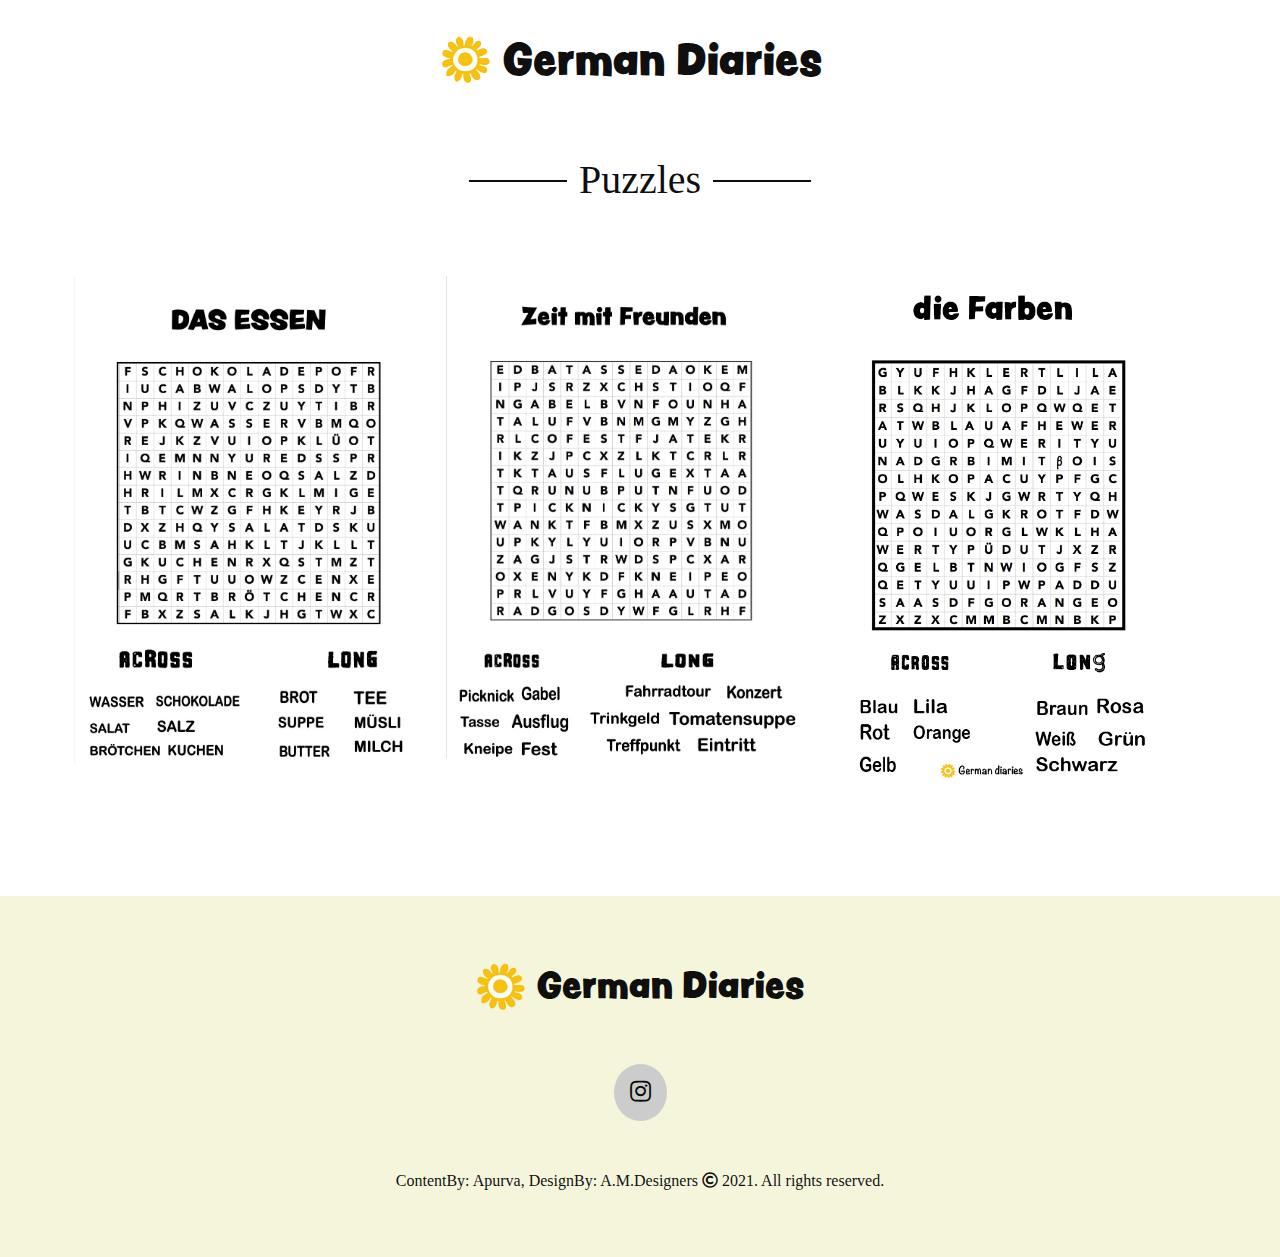
==== Puzzles.html @ 4f860850 "Add files via upload" ====
<!DOCTYPE html>
<html lang="en">

<head>
    <meta charset="UTF-8">
    <meta http-equiv="X-UA-Compatible" content="IE=edge">
    <meta name="viewport" content="width=device-width, initial-scale=1.0">
    <link href="https://cdn.jsdelivr.net/npm/bootstrap@5.0.2/dist/css/bootstrap.min.css" rel="stylesheet">
    <link rel="stylesheet" href="https://cdnjs.cloudflare.com/ajax/libs/font-awesome/5.15.3/css/all.min.css">
    <link href="https://fonts.googleapis.com/css2?family=Satisfy&display=swap" rel="stylesheet">
    <link rel="stylesheet" href="style.css">
    <title>Puzzles Page</title>
</head>

<body>
    <!-- Scroll-up btn -->
    <div class="scroll-up-btn">
        <i class="fas fa-angle-up"></i>
    </div>

    <!-- left side navbar -->
    <div class="navleft">
        <nav class="nav flex-column">
            <div class="wrapper">
                <a class="nav-link active" aria-current="page" href="index.html"><i class="fas fa-home"></i></a>
            </div>
            <div class="wrapper">
                <a class="nav-link" href="Puzzles.html"><i class="fas fa-puzzle-piece"></i></a>
            </div>
            <!-- <div class="wrapper">
                <a class="nav-link" href="GermanLiterature.html"><i class="fas fa-pen-fancy"></i></a>
            </div> -->
            <div class="wrapper">
                <a class="nav-link" href="Stories.html"><i class="fas fa-book-reader"></i></a>
            </div>
            <div class="wrapper">
                <a class="nav-link" href="index.html"><i class="fas fa-envelope"></i></a>
            </div>
            <div class="wrapper">
                <a class="nav-link" href="https://www.instagram.com/p/CQJCdCHMADG/?utm_medium=copy_link"
                    target="_blank"><i class="fab fa-instagram"></i></a>
            </div>
        </nav>
    </div>

    <!-- Home section -->
    <nav class="navbar navbar-light bg-light">
        <div class="container-fluid d-flex align-items-center justify-content-center">
            <a class="navbar-brand" href="#">
                <img src="img/logo2.svg" alt="" class="d-inline-block align-text-top">
                <h1 class="d-inline-block heading">German Diaries</h1>
            </a>
        </div>
    </nav>

    <!-- image gallery -->
    <div class="dhead">
        <h1 class="head">Puzzles</h1>
    </div>
    <div class="container conta literature">
        <div class="row w-100 d-flex flex-wrap">
            <div class="col-12 fb main-col2">
                <a href="img/puzzle1.jpeg" download>
                    <img src="img/puzzle1.jpeg" alt="">
                    <div class="caption">
                        <i class="fas fa-download"></i>
                        <p>Download for practice</p>
                    </div>
                </a>
            </div>
            <div class="col-12 fb main-col2">
                <a href="img/puzzle2.jpeg" download>
                    <img src="img/puzzle2.jpeg" alt="">
                    <div class="caption">
                        <i class="fas fa-download"></i>
                        <p>Download for practice</p>
                    </div>
                </a>
            </div>
            <div class="col-12 fb main-col2">
                <a href="img/puzzle3.png" download>
                    <img src="img/puzzle3.png" alt="">
                    <div class="caption">
                        <i class="fas fa-download"></i>
                        <p>Download for practice</p>
                    </div>
                </a>
            </div>
        </div>
    </div>

    <!-- ----footer----------- -->
    <footer class="foot f">
        <a class="brand" href="index.html">
            <img src="img/logo2.svg" alt="" class="d-inline-block align-text-top">
            <h1 class="d-inline-block">German Diaries</h1>
        </a><br>
        <a href="https://www.instagram.com/p/CQJCdCHMADG/?utm_medium=copy_link" class="main-a"><i
                class="fab fa-instagram"></i></a>
        <p>ContentBy: Apurva, DesignBy: A.M.Designers <i class="far fa-copyright"></i> 2021. All rights reserved.</p>
    </footer>

    <script src="js/jquery-3.6.0.js"></script>
    <script src="js/bootstrap.min.js"></script>
    <script src="script.js"></script>
</body>

</html>
---- style.css ----
@font-face {
    font-family: "Peachy Keen";
    src: url("Peachy\ Keen\ JF.otf");
}
* {
    font-family: 'Playfair Display', serif;
}
html {
    scroll-behavior: smooth;
}

/* scroll-up btn styling */
.scroll-up-btn {
    position: fixed;
    height: 45px;
    width: 42px;
    background-color: rgba(0,0,0,0.95);
    right: 20px;
    bottom: 30px;
    text-align: center;
    line-height: 45px;
    color: #f6b93b;
    z-index: 999;
    font-size: 30px;
    border-radius: 6px;
    cursor: pointer;
    opacity: 0;
    pointer-events: none;
    transition: all 0.3s ease;
}
.scroll-up-btn.show {
    bottom: 30px;
    opacity: 1;
    pointer-events: auto;
}

/* left navbar styling */
.navleft {
    position: fixed;
    left: 0;
    top: 50%;
    transform: translate(0,-50%);
    z-index: 999;
}
.wrapper {
    transform: translateX(-100vw);
}
.navleft a {
    margin-top: 0.5rem;
    background-color: rgba(0,0,0,0.95);
    color: #f6b93b !important;
    font-size: 1.5rem;
    position: relative;
    transition: all 0.5s linear;
    text-decoration: none;
}
.navleft a:hover {
    color: rgba(0,0,0,0.95) !important;
    background-color: #f6b93b;
}
.navleft a::after {
    content: '';
    height: 100%;
    width: 7rem;
    background-color: beige;
    position: absolute;
    left: 100%;
    top: 0;
    display: grid;
    place-items: center;
    transition: all 0.3s linear;
    transform: translateX(-50vw);
    z-index: -1;
}
.navleft .wrapper:nth-child(2) {
    animation-delay: 0.1s;
}
.navleft .wrapper:nth-child(3) {
    animation-delay: 0.2s;
}
.navleft .wrapper:nth-child(4) {
    animation-delay: 0.3s;
}
.navleft .wrapper:nth-child(5) {
    animation-delay: 0.4s;
}
.navleft .wrapper:nth-child(6) {
    animation-delay: 0.5s;
}
.navleft .wrapper:nth-child(1) a::after {
    content: 'Home';
}
.navleft .wrapper:nth-child(2) a::after {
    content: 'Puzzles';
}
/* .navleft .wrapper:nth-child(3) a::after {
    content: 'German Literature';
    width: 15rem;
} */
.navleft .wrapper:nth-child(3) a::after {
    content: 'Stories';
}
.navleft .wrapper:nth-child(4) a::after {
    content: 'Contact';
}
.navleft .wrapper:nth-child(5) a::after {
    width: 0;
}
.navleft a:hover::after{
    transform: translateX(0);
    color: rgba(0,0,0,0.95);
}

/* home styling */
.home {
    height: 100%;
    display: flex;
    align-items: center;
    flex-direction: column;
    margin-bottom: 7rem;
}
.home .navbar , .navbar {
  z-index: 998;
  width: 100%;
  background-color: white !important;
}
.home .navbar .navbar-brand img , .navbar-brand img {
  width: 3rem;
  height: 3rem;
  margin-top: -1.3rem;
}
.home .navbar .navbar-brand h1 , .navbar-brand h1 {
  margin-top: 1rem;
  margin-left: 0.5rem;
  font-family: "Peachy Keen";
  font-size: 3rem;
  color: rgba(0,0,0,0.95);
}
.home .container h1 {
    font-size: 4rem;
    color: #fff;
}
.home .container p {
    font-size: 2rem;
    color: #fff;
    margin-top: 5rem;
    font-weight: bold;
    letter-spacing: 0.2rem;
}
.home img {
    margin-top: 5rem;
    width: 50%;
}

/* main section styling */
.main {
    margin-top: 5rem;
    width: 90% !important;
}
.cont {
    margin: 0 0rem !important;
}
.main-a {
    text-decoration: none;
    font-size: 1.5rem;
    color: rgba(0,0,0,0.95);
    line-height: 3rem;
    position: relative;
}
.main-a .fa-angle-right {
    margin-right: 1rem;
    color: transparent;
    transition: all 0.5s ease-in;
}
.main-a:hover > .fa-angle-right{
    color: rgba(0,0,0,0.95);
}
.main-a:hover {
    color: grey;
}
.main-col2 img, .main-col4 img{
    width: 100%;
    height: 100%;
    object-fit: cover;
    transition: all 0.5s linear;
}
.main-col2 h1 {
    color: rgba(0,0,0,0.95);
    position: relative;
}
.main-col2 h1::after {
    content: '';
    width: 42.6rem;
    height: 2px;
    background: rgba(0,0,0,0.95);
    position: absolute;
    top: 80%;
    left: 110%;
}
.main-col2 a , .main-col4 a{
    display: block;
    width: 100%;
    height: 100%;
    position: relative;
    overflow: hidden;
    margin-top: 1rem;
}
.caption {
    position: absolute;
    top: 0%;
    left: 0%;
    color: white;
    background-color: rgba(0,0,0,0.5);
    width: 100%;
    height: 100%;
    display: flex;
    justify-content: center;
    flex-direction: column;
    align-items: center;
    opacity: 0;
    transition: all 0.5s linear;
}
.caption p {
    text-transform: capitalize;
    font-size: 2rem;
    margin-top: 2rem;
}
.caption .fas {
    font-size: 2rem;
}
.main-col2 a:hover img , .main-col4 a:hover img{
    transform: scale(1.1);
}
.main-col2 a:hover .caption , .main-col4 a:hover .caption{
    opacity: 1;
}
.main-col3 div{
    background:rgba(158, 157, 157, 0.3);
    text-align: center;
}
.main-col3 img{
    width: 65%;
    height: 15rem;
    border-radius: 50%;
    margin: 2rem 4rem;
    border: 2px solid white;
}
.main-col3 p{
    text-align: justify;
}
.main-col3 h1 {
    font-size: 1.5rem;
    position: relative;  
}
.main-col3 h1::before{
    content: '';
    width: 80%;
    height: 2px;
    background: white;
    position: absolute;
    top: 50%;
    left: -90%;
}
.main-col3 h1::after{
    content: '';
    width: 80%;
    height: 2px;
    background: white;
    position: absolute;
    top: 50%;
    right: -90%;
}
.main-col3 .main-a .fab {
    margin-top: 2rem;
    border-radius: 50%;
    padding: 1rem;
    transition: all 0.5s ease-in;
    color: black;
    background-color: #fff;
}
.main-col3 .main-a .fab:hover {
    background: #f6b93b;
    color: white;
}

/* ----anim------ */
.main-col3 {
    transform: translateX(100vw);
    transition: transform 1s ease-in;
    position: relative;
}
.main-active {
    animation: come 1s forwards; 
}

@keyframes come {
    100% {
        transform: translateX(0);
    }
}

/* ----Home form styling--------- */
.contact {
    background-image: linear-gradient(rgba(0,0,0,0.5),rgba(0,0,0,0.5)),url(img/formbg.jpg);
    background-repeat: no-repeat;
    background-size: 100% 100%;
    margin-top: 5rem;
    padding: 7rem 0;
}
.contact-col {
    width: 40%;
    margin: auto;
    text-align: center;
}
.contact-col input, .contact-col textarea {
    width: 100%;
    padding: 1rem 2rem;
    margin-bottom: 1rem;
    outline: none;
    border-radius: 2rem;
    border: 1px solid #ccc;
    background-color: #ccc;
}
.hero-btn {
    padding: 0.8rem 1.5rem;
    border-radius: 2rem;
    outline: none;
    transition: all 0.5s linear;
    border: 3px solid rgba(0, 0, 0, 0.5);
    background-color: #ccc;
}
.hero-btn:hover {
    background-color: rgba(0,0,0,0.95);
    color: #ccc;
}
.contact h1 {
    display: inline-block;
    color: #ccc;
    position: relative;
}
.contact h1::after {
    content: '';
    width: 0%;
    height: 2px;
    background-color: #ccc;
    position: absolute;
    left: 0;
    bottom: -12%;
    transition: width 1s linear;
}
.contact h1:hover::after {
    width: 100%;
}

/* ------footer styling------ */
.foot {
    position: relative;
    bottom: 0;
    padding: 3rem 2rem;
    text-align: center;
    background-color: beige;
}
.brand {
    text-decoration: none;
}
.brand img {
  width: 3rem;
  height: 3rem;
  margin-top: -1.3rem;
}
.brand h1 {
    color: rgba(0,0,0,0.95);
    margin-top: 1rem;
    margin-left: 0.5rem;
    font-family: "Peachy Keen";
}
.foot .main-a {
    display: inline-block;
    margin-top: 3rem;
    border-radius: 50%;
    padding: 0.3rem 1rem;
    transition: all 0.5s linear;
    background-color: #ccc;
}
.foot .main-a:hover {
    background-color: #f6b93b;
    color: #fff;
}
.foot p {
    margin-top: 3rem;
    color: rgba(0,0,0,0.95);
}

/* german literature */
.heading {
    color: rgba(0,0,0,0.95);
}
.fb {
    margin-top: 3rem;
    flex: 33.3%;
    width: auto;
    overflow: hidden;
    padding: 0 4px;
    height: 100%;
}
.fb img {
    width: 100%;
    height: 100%;
    cursor: pointer;
}
.f {
    margin-top: 6rem;
}


.dhead {
    text-align: center;
    width: 100%;
    overflow: hidden;
}
.head {
    color: rgba(0,0,0,0.95);
    position: relative;
    margin-top: 3rem;
    display: inline-block;
}
.head::after {
    content: '';
    width: 80%;
    height: 2px;
    background: rgba(0,0,0,0.95);
    position: absolute;
    top: 50%;
    left: -90%; 
    animation: wid 2s linear;
}
.head::before {
    content: '';
    width: 80%;
    height: 2px;
    background: rgba(0,0,0,0.95);
    position: absolute;
    top: 50%;
    right: -90%;
    animation: wid 2s linear;
}
@keyframes wid {
    0% {
        width: 0;
    }
    100% {
        width: 80%;
    }
}

/* form styling */
.man {
    background-image: linear-gradient(rgba(0,0,0,0.1),rgba(0,0,0,0.1)),url(img/formbg2.jfif);
    background-size: 100% 100%;
    object-fit: cover;
    height: 100vh;
    display: flex;
    align-items: center;
    justify-content: center;
}
.center {
    background-color: rgba(255, 255, 255, 0.5);
    padding: 3rem;
    box-shadow: 3px 3px 16px 1px rgba(0,0,0,0.45);
    -webkit-box-shadow: 3px 3px 16px 1px rgba(0,0,0,0.45);
    -moz-box-shadow: 3px 3px 16px 1px rgba(0,0,0,0.45);
    border-radius: 10px;
}

@media (max-width: 1200px) {
    /* Puzzles page */
    .literature .caption .fas,.literature .caption p{
        font-size: 1rem;
    }
}
@media (max-width: 1000px) {
    .caption .fas, .caption p{
        font-size: 1.5rem;
    }
    .main-col2 .hero-btn {
        padding: 0.5rem 1rem !important;
        font-size: 1rem !important;
    }
}
@media (max-width: 800px) {
    .navleft a{
        margin-top: 0.3rem;
        font-size: 1rem;
    }
    .main-col3 img {
        width: 50%;
        height: 10rem;
    }
    .main-col3 h1 {
        font-size: 1rem;
    }
    .main-col3 p{
        font-size: 0.8rem;
    }
    .main-col3 .main-a .fab {
        margin-top: 1rem;
        padding: 0.8rem;
        font-size: 1rem;
    }
    .contact-col {
        width: 70%;
    }
    .caption p, .caption .fas {
        font-size: 1rem;
    }
}
@media (max-width: 650px) {
    .main-col3 {
        display: flex !important;
        flex-direction: column !important;
        flex-wrap: nowrap;
    }
    .main-col3 img {
        width: 60%;
        height: 8rem;
        margin: 2rem 1rem;
    }
    .main-col3 h1 {
        font-size: 1rem;
    }
    .main-col3 p{
        font-size: 0.6rem;
    }
    .main-col3 .main-a .fab {
        margin-top: 1rem;
        padding: 0.8rem;
        font-size: 1rem;
    }

    /* Puzzles Page */
    .literature .row .col-12 {
        flex: 100%;
    }
}
@media (max-width: 600px) {
    
    .main-col3 img {
        display: block;
        width: 60%;
        height: 7rem;
        margin: 1.5rem 2.5rem;    
    }
}
@media (max-width: 580px) {
    .main-col3 {
        margin-top: 3rem !important;
    }
    .main-col3 div {
        width: 75%;
        margin: auto;
    }
    .main-col3 img {
        width: 50%;
        height: 10rem;
        margin: 1.5rem 4.5rem;    
    }
}
@media (max-width: 400px) {
    .home .navbar .navbar-brand h1 , .navbar-brand h1 { 
      font-size: 2rem;
    }
    .home .navbar .navbar-brand img , .navbar-brand img {
      width: 2rem;
      height: 2rem;
      margin-top: -0.5rem;
    }
    .main-col2 h1::after {
        width: 10rem;
    }
    .main-col3 img {
        margin: auto;
        height: 8rem;    
    }
    .main-col3 h1 {
        margin-bottom: 1rem;
    }
    .main-col3 p {
        margin-top: 1rem;
    }
    .brand img {
      width: 2rem;
      height: 2rem;
      margin-top: -0.5rem;
    }
    .foot p {
        font-size: 0.8rem;
    }
    .brand h1 {
        color: rgba(0,0,0,0.95);
        margin-top: 1rem;
        margin-left: 0.5rem;
        font-family: "Peachy Keen";
    }
    /* Puzzles Page */
    .fb {
        padding: 0 3rem;
    }
}
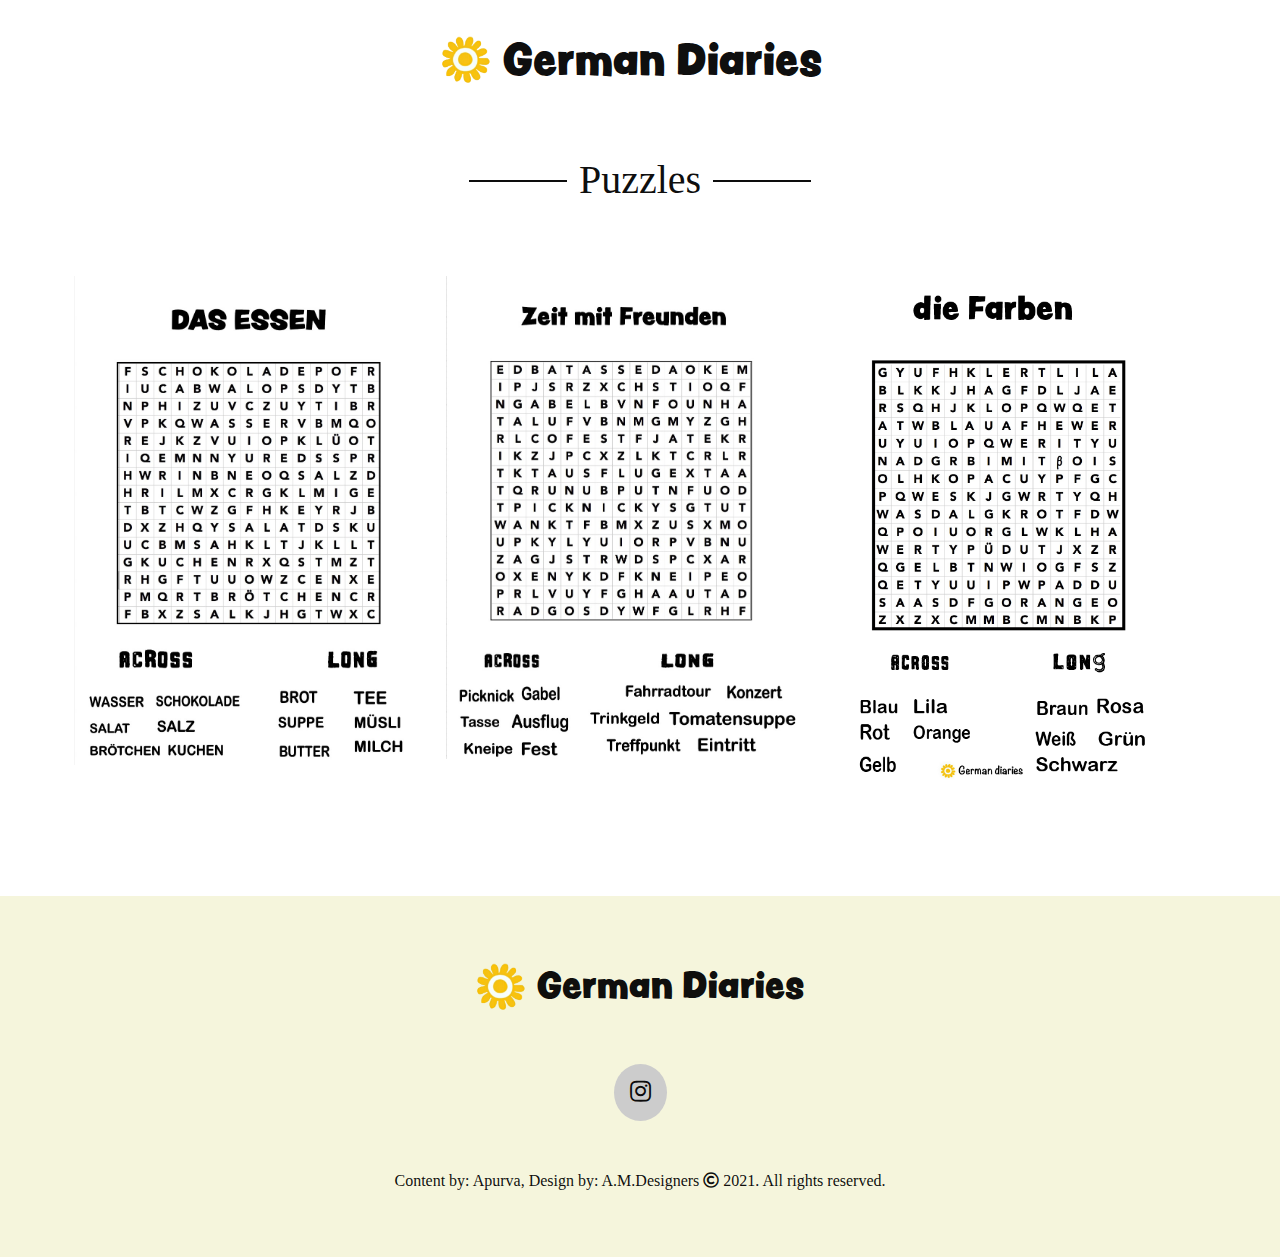
==== commit 93cf0c34: "Update Puzzles.html" ====
--- a/Puzzles.html
+++ b/Puzzles.html
@@ -97,7 +97,7 @@
         </a><br>
         <a href="https://www.instagram.com/p/CQJCdCHMADG/?utm_medium=copy_link" class="main-a"><i
                 class="fab fa-instagram"></i></a>
-        <p>ContentBy: Apurva, DesignBy: A.M.Designers <i class="far fa-copyright"></i> 2021. All rights reserved.</p>
+        <p>Content by: Apurva, Design by: A.M.Designers <i class="far fa-copyright"></i> 2021. All rights reserved.</p>
     </footer>
 
     <script src="js/jquery-3.6.0.js"></script>
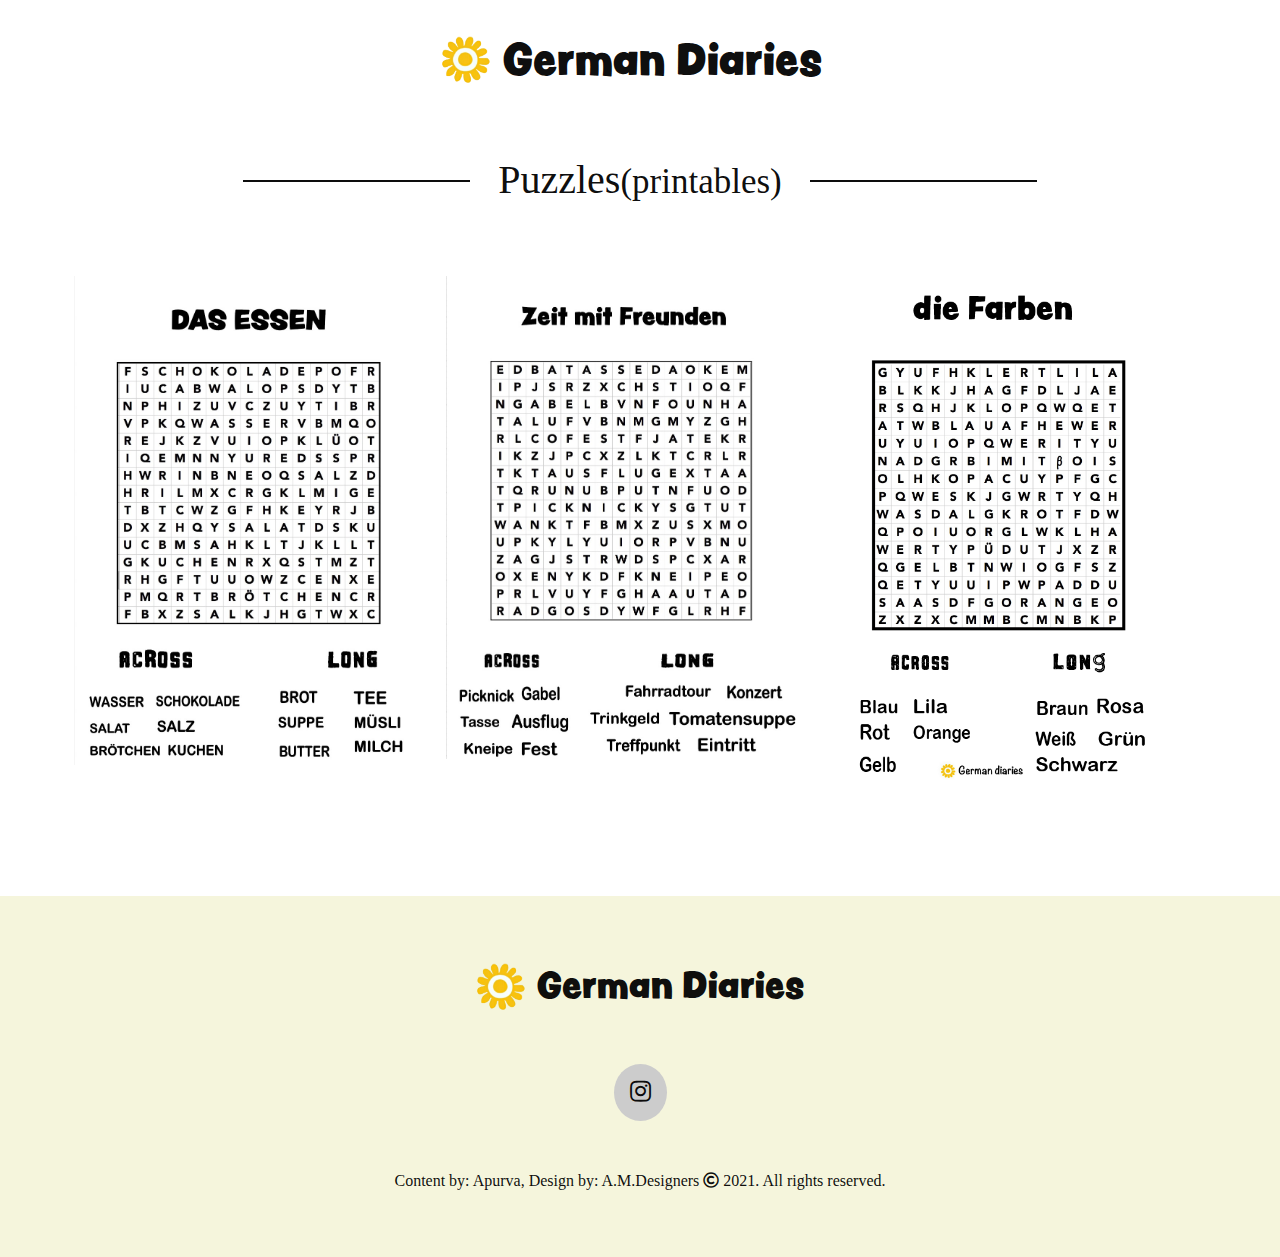
==== commit 4fcfe52c: "Update Puzzles.html" ====
--- a/Puzzles.html
+++ b/Puzzles.html
@@ -37,7 +37,7 @@
                 <a class="nav-link" href="index.html"><i class="fas fa-envelope"></i></a>
             </div>
             <div class="wrapper">
-                <a class="nav-link" href="https://www.instagram.com/p/CQJCdCHMADG/?utm_medium=copy_link"
+                <a class="nav-link" href="https://www.instagram.com/german_diaries_/"
                     target="_blank"><i class="fab fa-instagram"></i></a>
             </div>
         </nav>
@@ -55,7 +55,7 @@
 
     <!-- image gallery -->
     <div class="dhead">
-        <h1 class="head">Puzzles</h1>
+        <h1 class="head">Puzzles<small>(printables)</small></h1>
     </div>
     <div class="container conta literature">
         <div class="row w-100 d-flex flex-wrap">
@@ -64,7 +64,7 @@
                     <img src="img/puzzle1.jpeg" alt="">
                     <div class="caption">
                         <i class="fas fa-download"></i>
-                        <p>Download for practice</p>
+                        <p>Download</p>
                     </div>
                 </a>
             </div>
@@ -73,7 +73,7 @@
                     <img src="img/puzzle2.jpeg" alt="">
                     <div class="caption">
                         <i class="fas fa-download"></i>
-                        <p>Download for practice</p>
+                        <p>Download</p>
                     </div>
                 </a>
             </div>
@@ -82,7 +82,7 @@
                     <img src="img/puzzle3.png" alt="">
                     <div class="caption">
                         <i class="fas fa-download"></i>
-                        <p>Download for practice</p>
+                        <p>Download</p>
                     </div>
                 </a>
             </div>
@@ -95,7 +95,7 @@
             <img src="img/logo2.svg" alt="" class="d-inline-block align-text-top">
             <h1 class="d-inline-block">German Diaries</h1>
         </a><br>
-        <a href="https://www.instagram.com/p/CQJCdCHMADG/?utm_medium=copy_link" class="main-a"><i
+        <a href="https://www.instagram.com/german_diaries_/" class="main-a"><i
                 class="fab fa-instagram"></i></a>
         <p>Content by: Apurva, Design by: A.M.Designers <i class="far fa-copyright"></i> 2021. All rights reserved.</p>
     </footer>
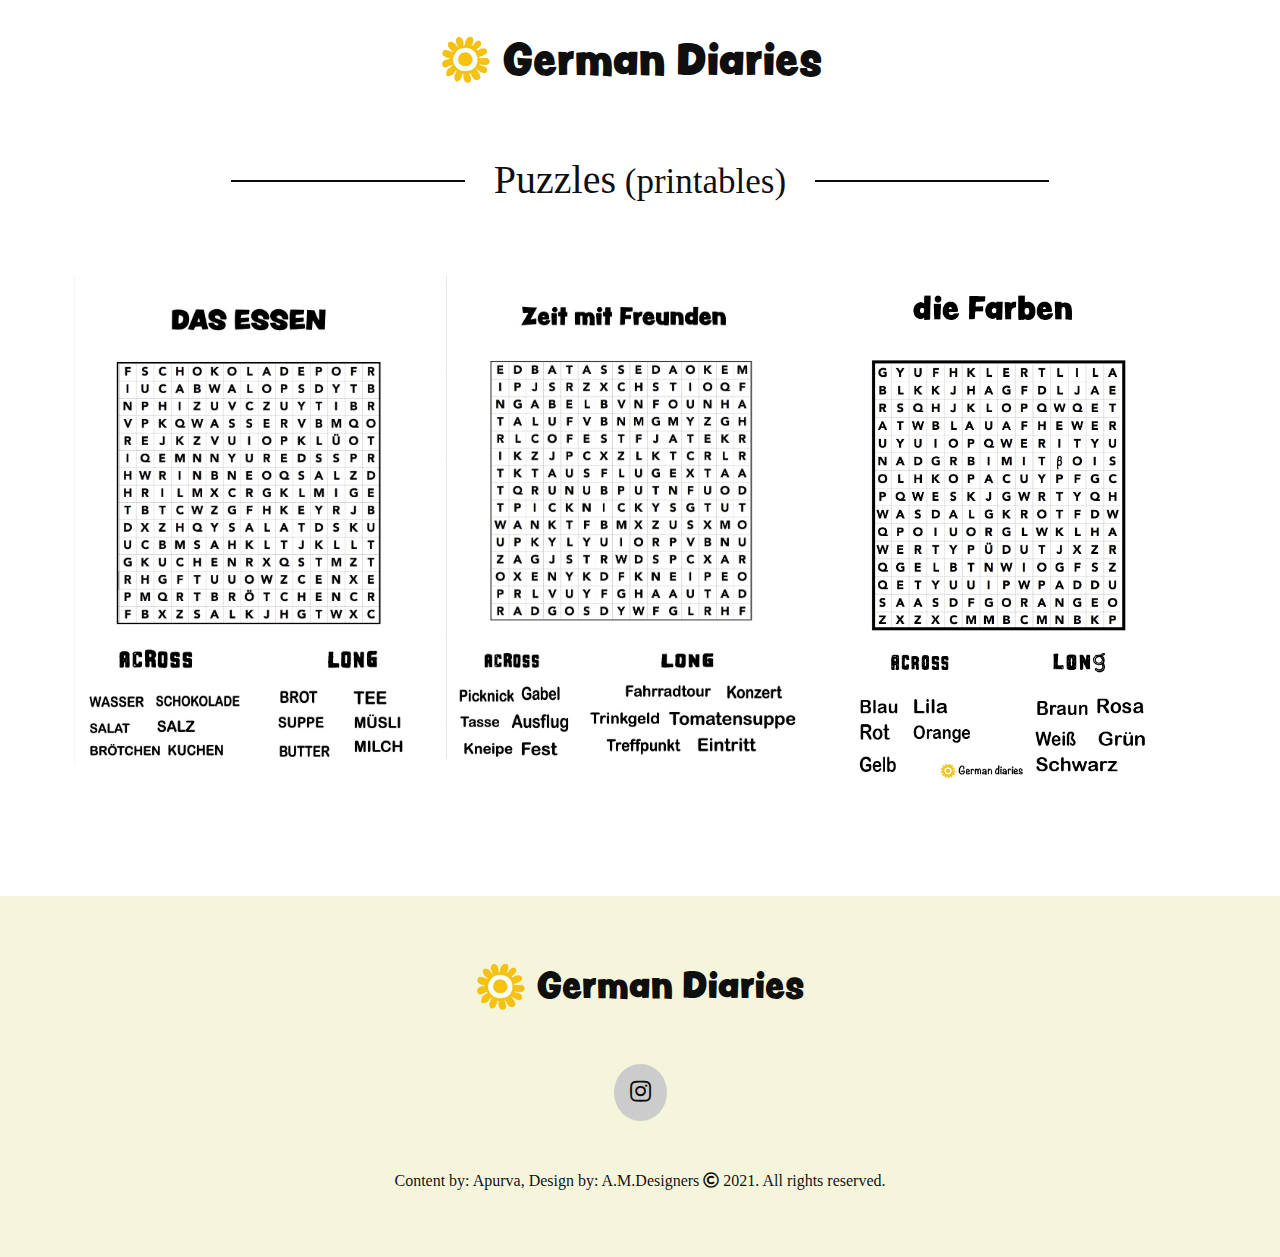
==== commit bce73402: "Update Puzzles.html" ====
--- a/Puzzles.html
+++ b/Puzzles.html
@@ -55,7 +55,7 @@
 
     <!-- image gallery -->
     <div class="dhead">
-        <h1 class="head">Puzzles<small>(printables)</small></h1>
+        <h1 class="head">Puzzles<small> (printables)</small></h1>
     </div>
     <div class="container conta literature">
         <div class="row w-100 d-flex flex-wrap">
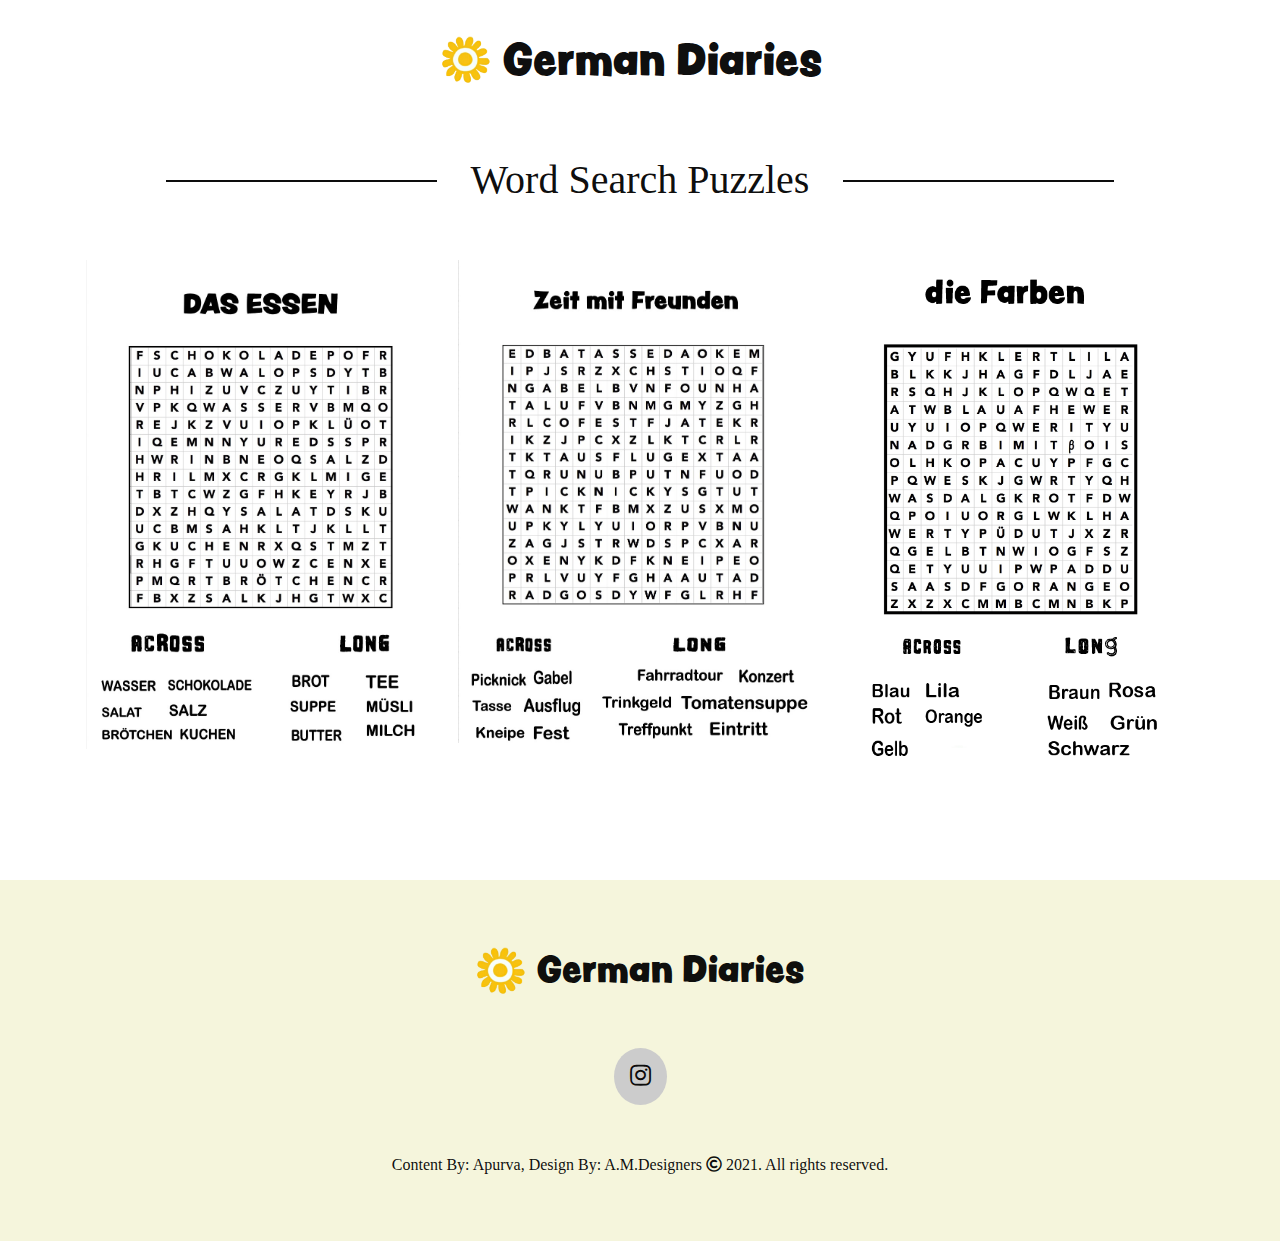
==== commit f124bd98: "Update Puzzles.html" ====
--- a/Puzzles.html
+++ b/Puzzles.html
@@ -5,7 +5,7 @@
     <meta charset="UTF-8">
     <meta http-equiv="X-UA-Compatible" content="IE=edge">
     <meta name="viewport" content="width=device-width, initial-scale=1.0">
-    <link href="https://cdn.jsdelivr.net/npm/bootstrap@5.0.2/dist/css/bootstrap.min.css" rel="stylesheet">
+    <link rel="stylesheet" href="css/bootstrap.min.css">
     <link rel="stylesheet" href="https://cdnjs.cloudflare.com/ajax/libs/font-awesome/5.15.3/css/all.min.css">
     <link href="https://fonts.googleapis.com/css2?family=Satisfy&display=swap" rel="stylesheet">
     <link rel="stylesheet" href="style.css">
@@ -46,7 +46,7 @@
     <!-- Home section -->
     <nav class="navbar navbar-light bg-light">
         <div class="container-fluid d-flex align-items-center justify-content-center">
-            <a class="navbar-brand" href="#">
+            <a class="navbar-brand" href="index.html">
                 <img src="img/logo2.svg" alt="" class="d-inline-block align-text-top">
                 <h1 class="d-inline-block heading">German Diaries</h1>
             </a>
@@ -54,13 +54,13 @@
     </nav>
 
     <!-- image gallery -->
-    <div class="dhead">
-        <h1 class="head">Puzzles<small> (printables)</small></h1>
+    <div class="dhead overflow-hidden w-75 m-auto">
+        <h1 class="head">Word Search Puzzles</h1>
     </div>
     <div class="container conta literature">
-        <div class="row w-100 d-flex flex-wrap">
+        <div class="row w-100 d-flex flex-wrap m-auto">
             <div class="col-12 fb main-col2">
-                <a href="img/puzzle1.jpeg" download>
+                <a href="img/puzzle1.jpeg" class="m-auto" download>
                     <img src="img/puzzle1.jpeg" alt="">
                     <div class="caption">
                         <i class="fas fa-download"></i>
@@ -69,7 +69,7 @@
                 </a>
             </div>
             <div class="col-12 fb main-col2">
-                <a href="img/puzzle2.jpeg" download>
+                <a href="img/puzzle2.jpeg" class="m-auto" download>
                     <img src="img/puzzle2.jpeg" alt="">
                     <div class="caption">
                         <i class="fas fa-download"></i>
@@ -78,7 +78,7 @@
                 </a>
             </div>
             <div class="col-12 fb main-col2">
-                <a href="img/puzzle3.png" download>
+                <a href="img/puzzle3.png" class="m-auto" download>
                     <img src="img/puzzle3.png" alt="">
                     <div class="caption">
                         <i class="fas fa-download"></i>
@@ -95,9 +95,9 @@
             <img src="img/logo2.svg" alt="" class="d-inline-block align-text-top">
             <h1 class="d-inline-block">German Diaries</h1>
         </a><br>
-        <a href="https://www.instagram.com/german_diaries_/" class="main-a"><i
+        <a href="https://www.instagram.com/german_diaries_/" target="_blank" class="main-a"><i
                 class="fab fa-instagram"></i></a>
-        <p>Content by: Apurva, Design by: A.M.Designers <i class="far fa-copyright"></i> 2021. All rights reserved.</p>
+        <p>Content By: Apurva, Design By: A.M.Designers <i class="far fa-copyright"></i> 2021. All rights reserved.</p>
     </footer>
 
     <script src="js/jquery-3.6.0.js"></script>
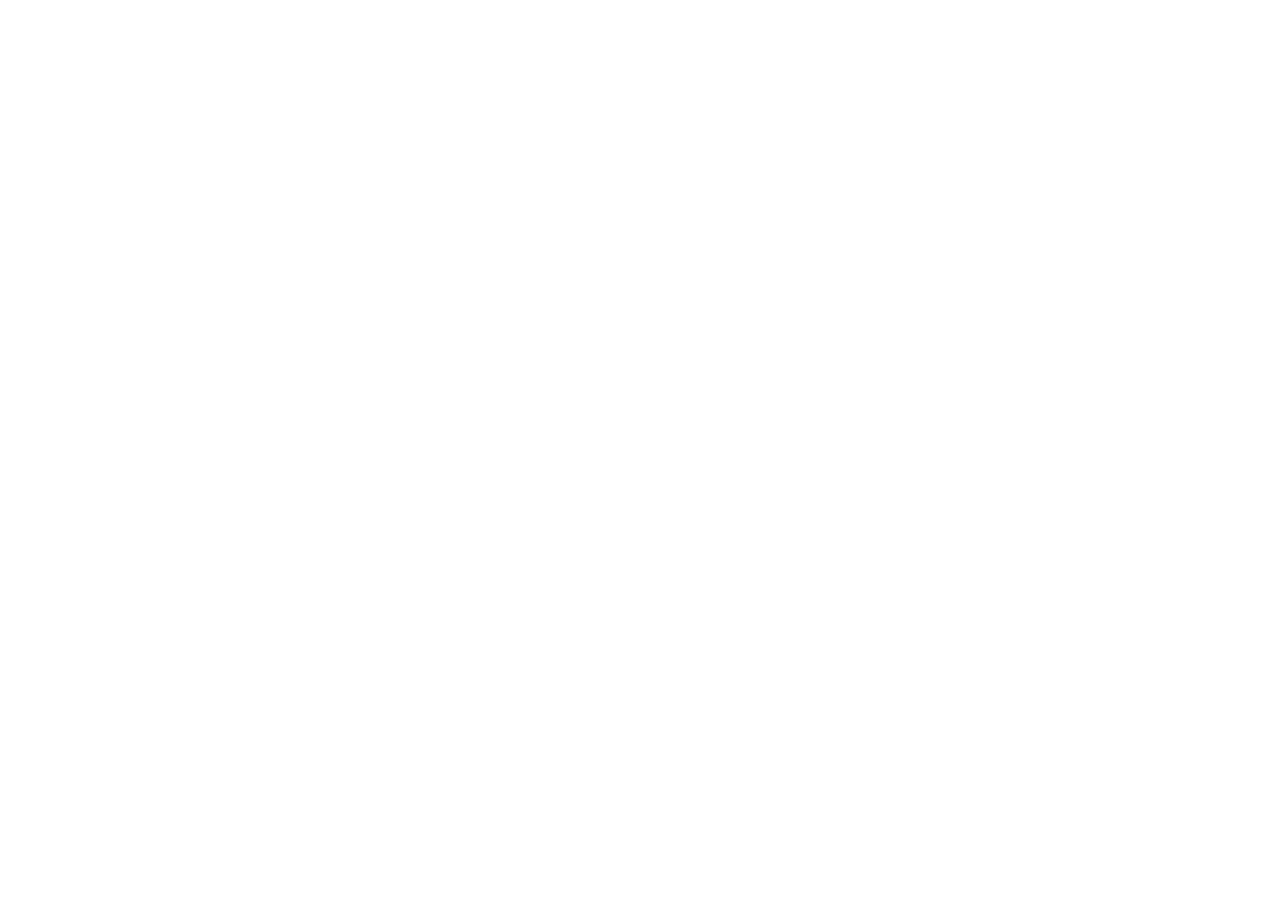
==== commit 12398568: "Update Puzzles.html" ====
--- a/Puzzles.html
+++ b/Puzzles.html
@@ -10,99 +10,120 @@
     <link href="https://fonts.googleapis.com/css2?family=Satisfy&display=swap" rel="stylesheet">
     <link rel="stylesheet" href="style.css">
     <title>Puzzles Page</title>
+    <style>
+        .main-div1 {
+            display: grid;
+        }
+
+        .bucket1 {
+            display: none;
+        }
+    </style>
 </head>
 
-<body>
-    <!-- Scroll-up btn -->
-    <div class="scroll-up-btn">
-        <i class="fas fa-angle-up"></i>
-    </div>
-
-    <!-- left side navbar -->
-    <div class="navleft">
-        <nav class="nav flex-column">
-            <div class="wrapper">
-                <a class="nav-link active" aria-current="page" href="index.html"><i class="fas fa-home"></i></a>
-            </div>
-            <div class="wrapper">
-                <a class="nav-link" href="Puzzles.html"><i class="fas fa-puzzle-piece"></i></a>
-            </div>
-            <!-- <div class="wrapper">
-                <a class="nav-link" href="GermanLiterature.html"><i class="fas fa-pen-fancy"></i></a>
-            </div> -->
-            <div class="wrapper">
-                <a class="nav-link" href="Stories.html"><i class="fas fa-book-reader"></i></a>
-            </div>
-            <div class="wrapper">
-                <a class="nav-link" href="index.html"><i class="fas fa-envelope"></i></a>
-            </div>
-            <div class="wrapper">
-                <a class="nav-link" href="https://www.instagram.com/german_diaries_/"
-                    target="_blank"><i class="fab fa-instagram"></i></a>
-            </div>
-        </nav>
-    </div>
-
-    <!-- Home section -->
-    <nav class="navbar navbar-light bg-light">
-        <div class="container-fluid d-flex align-items-center justify-content-center">
-            <a class="navbar-brand" href="index.html">
-                <img src="img/logo2.svg" alt="" class="d-inline-block align-text-top">
-                <h1 class="d-inline-block heading">German Diaries</h1>
-            </a>
-        </div>
-    </nav>
-
-    <!-- image gallery -->
-    <div class="dhead overflow-hidden w-75 m-auto">
-        <h1 class="head">Word Search Puzzles</h1>
-    </div>
-    <div class="container conta literature">
-        <div class="row w-100 d-flex flex-wrap m-auto">
-            <div class="col-12 fb main-col2">
-                <a href="img/puzzle1.jpeg" class="m-auto" download>
-                    <img src="img/puzzle1.jpeg" alt="">
-                    <div class="caption">
-                        <i class="fas fa-download"></i>
-                        <p>Download</p>
-                    </div>
-                </a>
-            </div>
-            <div class="col-12 fb main-col2">
-                <a href="img/puzzle2.jpeg" class="m-auto" download>
-                    <img src="img/puzzle2.jpeg" alt="">
-                    <div class="caption">
-                        <i class="fas fa-download"></i>
-                        <p>Download</p>
-                    </div>
-                </a>
-            </div>
-            <div class="col-12 fb main-col2">
-                <a href="img/puzzle3.png" class="m-auto" download>
-                    <img src="img/puzzle3.png" alt="">
-                    <div class="caption">
-                        <i class="fas fa-download"></i>
-                        <p>Download</p>
-                    </div>
-                </a>
-            </div>
+<body onload="load1()">
+    
+    <!-- ----loader------ -->
+    <div class="main-div1">
+        <div class="center-div">
+            <span></span>
+            <span></span>
+            <span></span>
         </div>
     </div>
 
-    <!-- ----footer----------- -->
-    <footer class="foot f">
-        <a class="brand" href="index.html">
-            <img src="img/logo2.svg" alt="" class="d-inline-block align-text-top">
-            <h1 class="d-inline-block">German Diaries</h1>
-        </a><br>
-        <a href="https://www.instagram.com/german_diaries_/" target="_blank" class="main-a"><i
-                class="fab fa-instagram"></i></a>
-        <p>Content By: Apurva, Design By: A.M.Designers <i class="far fa-copyright"></i> 2021. All rights reserved.</p>
-    </footer>
+    <div class="bucket1">
+        <!-- Scroll-up btn -->
+        <div class="scroll-up-btn">
+            <i class="fas fa-angle-up"></i>
+        </div>
 
-    <script src="js/jquery-3.6.0.js"></script>
-    <script src="js/bootstrap.min.js"></script>
-    <script src="script.js"></script>
+        <!-- left side navbar -->
+        <div class="navleft">
+            <nav class="nav flex-column">
+                <div class="wrapper">
+                    <a class="nav-link active" aria-current="page" href="index.html"><i class="fas fa-home"></i></a>
+                </div>
+                <div class="wrapper">
+                    <a class="nav-link" href="Puzzles.html"><i class="fas fa-puzzle-piece"></i></a>
+                </div>
+                <!-- <div class="wrapper">
+                <a class="nav-link" href="GermanLiterature.html"><i class="fas fa-pen-fancy"></i></a>
+            </div> -->
+                <div class="wrapper">
+                    <a class="nav-link" href="Stories.html"><i class="fas fa-book-reader"></i></a>
+                </div>
+                <div class="wrapper">
+                    <a class="nav-link" href="index.html"><i class="fas fa-envelope"></i></a>
+                </div>
+                <div class="wrapper">
+                    <a class="nav-link" href="https://www.instagram.com/german_diaries_/" target="_blank"><i
+                            class="fab fa-instagram"></i></a>
+                </div>
+            </nav>
+        </div>
+
+        <!-- Home section -->
+        <nav class="navbar navbar-light bg-light">
+            <div class="container-fluid d-flex align-items-center justify-content-center">
+                <a class="navbar-brand" href="index.html">
+                    <img src="img/logo2.svg" alt="" class="d-inline-block align-text-top">
+                    <h1 class="d-inline-block heading">German Diaries</h1>
+                </a>
+            </div>
+        </nav>
+
+        <!-- image gallery -->
+        <div class="dhead overflow-hidden w-75 m-auto">
+            <h1 class="head">Word Search Puzzles</h1>
+        </div>
+        <div class="container conta literature">
+            <div class="row w-100 d-flex flex-wrap m-auto">
+                <div class="col-12 fb main-col2">
+                    <a href="img/puzzle1.jpeg" class="m-auto" download>
+                        <img src="img/puzzle1.jpeg" alt="">
+                        <div class="caption">
+                            <i class="fas fa-download"></i>
+                            <p>Download</p>
+                        </div>
+                    </a>
+                </div>
+                <div class="col-12 fb main-col2">
+                    <a href="img/puzzle2.jpeg" class="m-auto" download>
+                        <img src="img/puzzle2.jpeg" alt="">
+                        <div class="caption">
+                            <i class="fas fa-download"></i>
+                            <p>Download</p>
+                        </div>
+                    </a>
+                </div>
+                <div class="col-12 fb main-col2">
+                    <a href="img/puzzle3.png" class="m-auto" download>
+                        <img src="img/puzzle3.png" alt="">
+                        <div class="caption">
+                            <i class="fas fa-download"></i>
+                            <p>Download</p>
+                        </div>
+                    </a>
+                </div>
+            </div>
+        </div>
+
+        <!-- ----footer----------- -->
+        <footer class="foot f">
+            <a class="brand" href="index.html">
+                <img src="img/logo2.svg" alt="" class="d-inline-block align-text-top">
+                <h1 class="d-inline-block">German Diaries</h1>
+            </a><br>
+            <a href="https://www.instagram.com/german_diaries_/" target="_blank" class="main-a"><i
+                    class="fab fa-instagram"></i></a>
+            <p>Content By: Apurva, Design By: A.M.Designers <i class="far fa-copyright"></i> 2021. All rights reserved.
+            </p>
+        </footer>
+    </div>
+        <script src="js/jquery-3.6.0.js"></script>
+        <script src="js/bootstrap.min.js"></script>
+        <script src="script.js"></script>  
 </body>
 
 </html>
--- a/style.css
+++ b/style.css
@@ -222,11 +222,11 @@
 }
 .caption p {
     text-transform: capitalize;
-    font-size: 2rem;
+    font-size: 3rem;
     margin-top: 2rem;
 }
 .caption .fas {
-    font-size: 2rem;
+    font-size: 2.5rem;
 }
 .main-col2 a:hover img , .main-col4 a:hover img{
     transform: scale(1.1);
@@ -234,25 +234,25 @@
 .main-col2 a:hover .caption , .main-col4 a:hover .caption{
     opacity: 1;
 }
-.main-col3 div{
+.main-col3 .d1{
     background:rgba(158, 157, 157, 0.3);
     text-align: center;
 }
-.main-col3 img{
+.main-col3 .d1 img{
     width: 65%;
     height: 15rem;
     border-radius: 50%;
     margin: 2rem 4rem;
     border: 2px solid white;
 }
-.main-col3 p{
+.main-col3 .d1 p{
     text-align: justify;
 }
-.main-col3 h1 {
+.main-col3 .d1 h1 {
     font-size: 1.5rem;
     position: relative;  
 }
-.main-col3 h1::before{
+.main-col3 .d1 h1::before{
     content: '';
     width: 80%;
     height: 2px;
@@ -261,7 +261,7 @@
     top: 50%;
     left: -90%;
 }
-.main-col3 h1::after{
+.main-col3 .d1 h1::after{
     content: '';
     width: 80%;
     height: 2px;
@@ -270,7 +270,7 @@
     top: 50%;
     right: -90%;
 }
-.main-col3 .main-a .fab {
+.main-col3 .d1 .main-a .fab {
     margin-top: 2rem;
     border-radius: 50%;
     padding: 1rem;
@@ -278,9 +278,19 @@
     color: black;
     background-color: #fff;
 }
-.main-col3 .main-a .fab:hover {
+.main-col3 .d1 .main-a .fab:hover {
     background: #f6b93b;
     color: white;
+}
+.main-col3 .d2 {
+    border-radius: 10px;
+    margin-top: 10rem;
+    overflow: hidden;
+}
+.main-col3 .d2 img {
+    width: 100%;
+    height: 100%;
+    border-radius: 10px;
 }
 
 /* ----anim------ */
@@ -477,6 +487,9 @@
     .literature .caption .fas,.literature .caption p{
         font-size: 1rem;
     }
+    .main-col2 h1 {
+        font-size: 2rem;
+    }
 }
 @media (max-width: 1000px) {
     .caption .fas, .caption p{
@@ -485,6 +498,9 @@
     .main-col2 .hero-btn {
         padding: 0.5rem 1rem !important;
         font-size: 1rem !important;
+    }
+    .main-col2 h1 {
+        font-size: 1.5rem;
     }
 }
 @media (max-width: 800px) {
@@ -512,6 +528,10 @@
     }
     .caption p, .caption .fas {
         font-size: 1rem;
+    }
+    /* Puzzles Page */
+    .literature .row .col-12 {
+        flex: 100%;
     }
 }
 @media (max-width: 650px) {
@@ -536,10 +556,8 @@
         padding: 0.8rem;
         font-size: 1rem;
     }
-
-    /* Puzzles Page */
-    .literature .row .col-12 {
-        flex: 100%;
+    .main-col2 h1 {
+        font-size: 1.2rem;
     }
 }
 @media (max-width: 600px) {
@@ -564,16 +582,16 @@
         height: 10rem;
         margin: 1.5rem 4.5rem;    
     }
+    .caption p, .caption .fas {
+        font-size: 2rem;
+    }
+}
+@media (max-width: 570px) {
+    .main-col2 h1 {
+        font-size: 2rem;
+    }
 }
 @media (max-width: 400px) {
-    .home .navbar .navbar-brand h1 , .navbar-brand h1 { 
-      font-size: 2rem;
-    }
-    .home .navbar .navbar-brand img , .navbar-brand img {
-      width: 2rem;
-      height: 2rem;
-      margin-top: -0.5rem;
-    }
     .main-col2 h1::after {
         width: 10rem;
     }
@@ -587,22 +605,18 @@
     .main-col3 p {
         margin-top: 1rem;
     }
-    .brand img {
-      width: 2rem;
-      height: 2rem;
-      margin-top: -0.5rem;
-    }
     .foot p {
         font-size: 0.8rem;
     }
-    .brand h1 {
-        color: rgba(0,0,0,0.95);
-        margin-top: 1rem;
-        margin-left: 0.5rem;
-        font-family: "Peachy Keen";
-    }
+
     /* Puzzles Page */
+    .head {
+        font-size: 1.5rem;
+    }
     .fb {
         padding: 0 3rem;
     }
-}
+    .caption p, .caption .fas {
+        font-size: 1.5rem;
+    }
+}
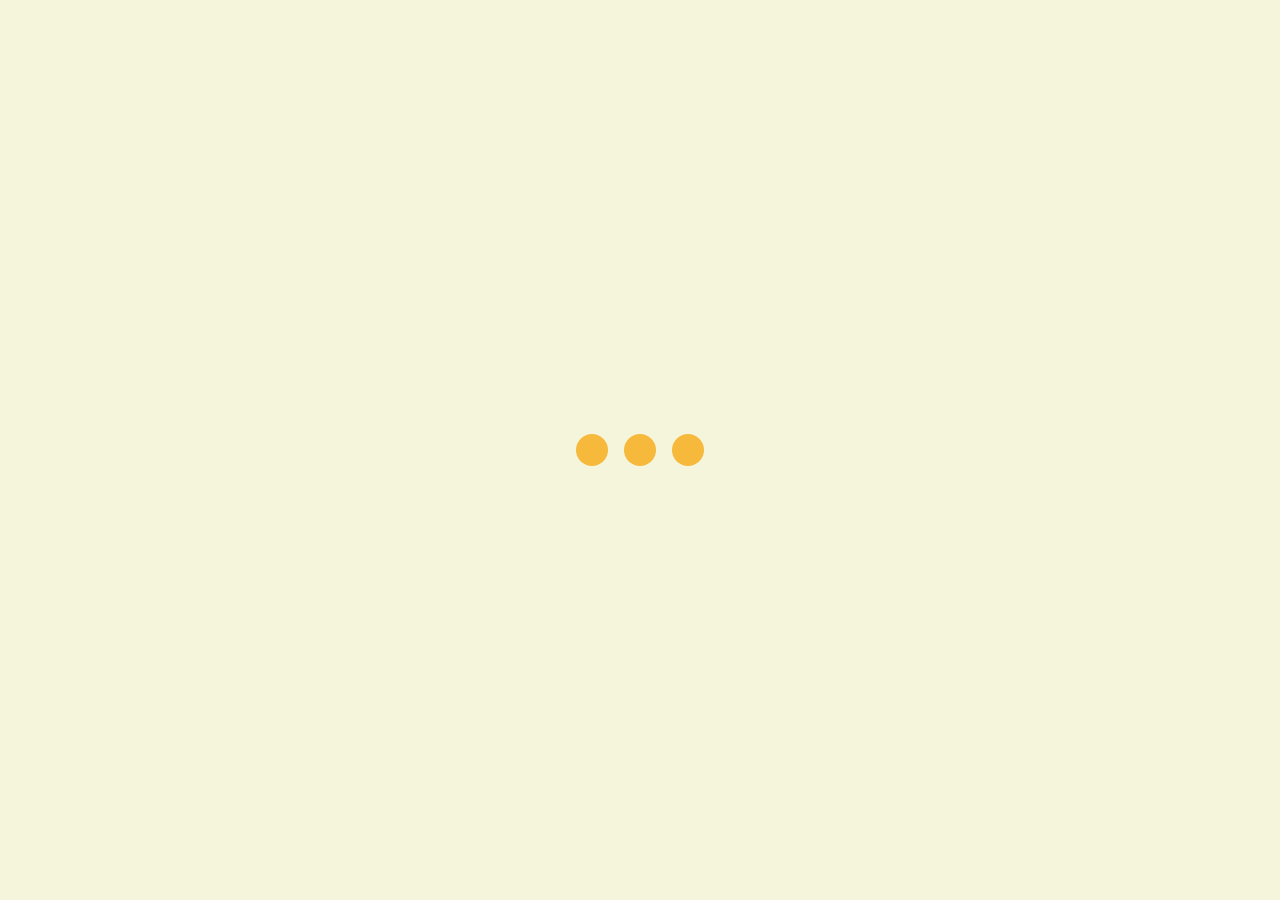
==== commit 2f436d6b: "Update Puzzles.html" ====
--- a/Puzzles.html
+++ b/Puzzles.html
@@ -18,11 +18,15 @@
         .bucket1 {
             display: none;
         }
+
+        .puzzle-mc2 {
+            transform: translateX(0);
+        }
     </style>
 </head>
 
 <body onload="load1()">
-    
+
     <!-- ----loader------ -->
     <div class="main-div1">
         <div class="center-div">
@@ -79,27 +83,55 @@
         </div>
         <div class="container conta literature">
             <div class="row w-100 d-flex flex-wrap m-auto">
-                <div class="col-12 fb main-col2">
-                    <a href="img/puzzle1.jpeg" class="m-auto" download>
+                <div class="col-12 fb main-col2 puzzle-mc2">
+                    <a href="img/puzzle1.jpeg" class="me-2 mb-2 mt-0" download>
                         <img src="img/puzzle1.jpeg" alt="">
                         <div class="caption">
                             <i class="fas fa-download"></i>
                             <p>Download</p>
                         </div>
                     </a>
+                    <a href="img/puzzle4.jpeg" class="me-2 mb-2 mt-0" download>
+                        <img src="img/puzzle4.jpeg" alt="">
+                        <div class="caption">
+                            <i class="fas fa-download"></i>
+                            <p>Download</p>
+                        </div>
+                    </a>
+                    <a href="img/puzzle7.jpeg" class="me-2 mb-2 mt-0" download>
+                        <img src="img/puzzle7.jpeg" alt="">
+                        <div class="caption">
+                            <i class="fas fa-download"></i>
+                            <p>Download</p>
+                        </div>
+                    </a>
                 </div>
-                <div class="col-12 fb main-col2">
-                    <a href="img/puzzle2.jpeg" class="m-auto" download>
+                <div class="col-12 fb main-col2 puzzle-mc2">
+                    <a href="img/puzzle2.jpeg" class="me-2 mb-2 mt-0" download>
                         <img src="img/puzzle2.jpeg" alt="">
                         <div class="caption">
                             <i class="fas fa-download"></i>
                             <p>Download</p>
                         </div>
                     </a>
+                    <a href="img/puzzle5.jpeg" class="me-2 mb-2 mt-0" download>
+                        <img src="img/puzzle5.jpeg" alt="">
+                        <div class="caption">
+                            <i class="fas fa-download"></i>
+                            <p>Download</p>
+                        </div>
+                    </a>
                 </div>
-                <div class="col-12 fb main-col2">
-                    <a href="img/puzzle3.png" class="m-auto" download>
+                <div class="col-12 fb main-col2 puzzle-mc2">
+                    <a href="img/puzzle3.png" class="mb-2 mt-0" download>
                         <img src="img/puzzle3.png" alt="">
+                        <div class="caption">
+                            <i class="fas fa-download"></i>
+                            <p>Download</p>
+                        </div>
+                    </a>
+                    <a href="img/puzzle6.jpeg" class="mb-2 mt-0" download>
+                        <img src="img/puzzle6.jpeg" alt="">
                         <div class="caption">
                             <i class="fas fa-download"></i>
                             <p>Download</p>
@@ -110,20 +142,20 @@
         </div>
 
         <!-- ----footer----------- -->
-        <footer class="foot f">
+        <footer class="foot f bg-light">
             <a class="brand" href="index.html">
                 <img src="img/logo2.svg" alt="" class="d-inline-block align-text-top">
                 <h1 class="d-inline-block">German Diaries</h1>
             </a><br>
             <a href="https://www.instagram.com/german_diaries_/" target="_blank" class="main-a"><i
                     class="fab fa-instagram"></i></a>
-            <p>Content By: Apurva, Design By: A.M.Designers <i class="far fa-copyright"></i> 2021. All rights reserved.
+            <p>Content By: Apurva, Design By: A.M.Designers <i class="far fa-copyright"></i> <span id="year"></span>. All rights reserved.
             </p>
         </footer>
     </div>
-        <script src="js/jquery-3.6.0.js"></script>
-        <script src="js/bootstrap.min.js"></script>
-        <script src="script.js"></script>  
+    <script src="js/jquery-3.6.0.js"></script>
+    <script src="js/bootstrap.min.js"></script>
+    <script src="script.js"></script>
 </body>
 
 </html>
--- a/style.css
+++ b/style.css
@@ -1,377 +1,451 @@
 @font-face {
-    font-family: "Peachy Keen";
-    src: url("Peachy\ Keen\ JF.otf");
+  font-family: "Peachy Keen";
+  src: url("Peachy\ Keen\ JF.otf");
 }
 * {
-    font-family: 'Playfair Display', serif;
+  font-family: "Playfair Display", serif;
 }
 html {
-    scroll-behavior: smooth;
+  scroll-behavior: smooth;
+}
+body {
+  background-color: rgb(234, 237, 237) !important;
+}
+/* ------loader--------- */
+.main-div,
+.main-div1,
+.main-div2 {
+  width: 100%;
+  height: 100vh;
+  background-color: beige;
+  display: grid;
+  place-items: center;
+}
+.center-div {
+  width: 8rem;
+  display: flex;
+  justify-content: space-between;
+  align-items: center;
+}
+.center-div span {
+  width: 2rem;
+  height: 2rem;
+  background-color: #f6b93b;
+  border-radius: 50%;
+  position: relative;
+  animation: mov 1s linear infinite;
+}
+.center-div span:nth-child(2) {
+  animation-delay: 0.2s;
+}
+.center-div span:nth-child(3) {
+  animation-delay: 0.4s;
+}
+.bucket {
+  display: none;
+}
+@keyframes mov {
+  0% {
+    transform: translateY(0%);
+  }
+  25% {
+    transform: translateY(-150%);
+  }
+
+  50% {
+    transform: translateY(0%);
+  }
+
+  100% {
+    transform: translateY(0%);
+  }
 }
 
 /* scroll-up btn styling */
 .scroll-up-btn {
-    position: fixed;
-    height: 45px;
-    width: 42px;
-    background-color: rgba(0,0,0,0.95);
-    right: 20px;
-    bottom: 30px;
-    text-align: center;
-    line-height: 45px;
-    color: #f6b93b;
-    z-index: 999;
-    font-size: 30px;
-    border-radius: 6px;
-    cursor: pointer;
-    opacity: 0;
-    pointer-events: none;
-    transition: all 0.3s ease;
+  position: fixed;
+  height: 45px;
+  width: 42px;
+  background-color: rgba(0, 0, 0, 0.95);
+  right: 20px;
+  bottom: 30px;
+  text-align: center;
+  line-height: 45px;
+  color: #f6b93b;
+  z-index: 999;
+  font-size: 30px;
+  border-radius: 6px;
+  cursor: pointer;
+  opacity: 0;
+  pointer-events: none;
+  transition: all 0.3s ease;
 }
 .scroll-up-btn.show {
-    bottom: 30px;
-    opacity: 1;
-    pointer-events: auto;
+  bottom: 30px;
+  opacity: 1;
+  pointer-events: auto;
 }
 
 /* left navbar styling */
 .navleft {
-    position: fixed;
-    left: 0;
-    top: 50%;
-    transform: translate(0,-50%);
-    z-index: 999;
+  position: fixed;
+  left: 0;
+  top: 50%;
+  transform: translate(0, -50%);
+  z-index: 999;
 }
 .wrapper {
-    transform: translateX(-100vw);
+  transform: translateX(-100vw);
 }
 .navleft a {
-    margin-top: 0.5rem;
-    background-color: rgba(0,0,0,0.95);
-    color: #f6b93b !important;
-    font-size: 1.5rem;
-    position: relative;
-    transition: all 0.5s linear;
-    text-decoration: none;
+  margin-top: 0.5rem;
+  background-color: rgba(0, 0, 0, 0.95);
+  color: #f6b93b !important;
+  font-size: 1.5rem;
+  position: relative;
+  transition: all 0.5s linear;
+  text-decoration: none;
 }
 .navleft a:hover {
-    color: rgba(0,0,0,0.95) !important;
-    background-color: #f6b93b;
+  color: rgba(0, 0, 0, 0.95) !important;
+  background-color: #f6b93b;
 }
 .navleft a::after {
-    content: '';
-    height: 100%;
-    width: 7rem;
-    background-color: beige;
-    position: absolute;
-    left: 100%;
-    top: 0;
-    display: grid;
-    place-items: center;
-    transition: all 0.3s linear;
-    transform: translateX(-50vw);
-    z-index: -1;
+  content: "";
+  height: 100%;
+  width: 7rem;
+  background-color: beige;
+  position: absolute;
+  left: 100%;
+  top: 0;
+  display: grid;
+  place-items: center;
+  transition: all 0.3s linear;
+  transform: translateX(-50vw);
+  z-index: -1;
 }
 .navleft .wrapper:nth-child(2) {
-    animation-delay: 0.1s;
+  animation-delay: 0.1s;
 }
 .navleft .wrapper:nth-child(3) {
-    animation-delay: 0.2s;
+  animation-delay: 0.2s;
 }
 .navleft .wrapper:nth-child(4) {
-    animation-delay: 0.3s;
+  animation-delay: 0.3s;
 }
 .navleft .wrapper:nth-child(5) {
-    animation-delay: 0.4s;
+  animation-delay: 0.4s;
 }
 .navleft .wrapper:nth-child(6) {
-    animation-delay: 0.5s;
+  animation-delay: 0.5s;
 }
 .navleft .wrapper:nth-child(1) a::after {
-    content: 'Home';
+  content: "Home";
 }
 .navleft .wrapper:nth-child(2) a::after {
-    content: 'Puzzles';
+  content: "Puzzles";
 }
 /* .navleft .wrapper:nth-child(3) a::after {
     content: 'German Literature';
     width: 15rem;
 } */
 .navleft .wrapper:nth-child(3) a::after {
-    content: 'Stories';
+  content: "Stories";
 }
 .navleft .wrapper:nth-child(4) a::after {
-    content: 'Contact';
+  content: "Contact";
 }
 .navleft .wrapper:nth-child(5) a::after {
-    width: 0;
-}
-.navleft a:hover::after{
-    transform: translateX(0);
-    color: rgba(0,0,0,0.95);
-}
-
-/* home styling */
-.home {
-    height: 100%;
-    display: flex;
-    align-items: center;
-    flex-direction: column;
-    margin-bottom: 7rem;
-}
-.home .navbar , .navbar {
-  z-index: 998;
-  width: 100%;
-  background-color: white !important;
-}
-.home .navbar .navbar-brand img , .navbar-brand img {
+  width: 0;
+}
+.navleft a:hover::after {
+  transform: translateX(0);
+  color: rgba(0, 0, 0, 0.95);
+}
+
+/* -navbar styling- */
+.navbar-brand img {
   width: 3rem;
   height: 3rem;
   margin-top: -1.3rem;
 }
-.home .navbar .navbar-brand h1 , .navbar-brand h1 {
+.navbar-brand h1,
+.navbar-brand h1 {
   margin-top: 1rem;
   margin-left: 0.5rem;
   font-family: "Peachy Keen";
   font-size: 3rem;
-  color: rgba(0,0,0,0.95);
-}
-.home .container h1 {
-    font-size: 4rem;
-    color: #fff;
-}
-.home .container p {
-    font-size: 2rem;
-    color: #fff;
-    margin-top: 5rem;
-    font-weight: bold;
-    letter-spacing: 0.2rem;
-}
-.home img {
-    margin-top: 5rem;
-    width: 50%;
+  color: rgba(0, 0, 0, 0.95);
+}
+
+/* home styling */
+.home {
+  height: 35rem;
+  width: 100%;
+  display: flex;
+  justify-content: space-between;
+  align-items: center;
+  overflow: hidden;
+  margin-bottom: 5rem;
+  margin-top: 3rem;
+}
+.home-left {
+  width: 50%;
+  height: 90%;
+  margin-left: 10rem;
+}
+.home-img {
+  width: 100%;
+  height: 100%;
+  border-radius: 5px;
+  box-shadow: 0px 2px 12px 0px rgba(0, 0, 0, 0.67);
+  -webkit-box-shadow: 0px 2px 12px 0px rgba(0, 0, 0, 0.67);
+  -moz-box-shadow: 0px 2px 12px 0px rgba(0, 0, 0, 0.67);
+}
+.home-right {
+  width: 50%;
+  height: 90%;
+  margin-left: 4rem;
+}
+
+.home-right .list {
+  font-size: 5.2rem;
+  color: rgba(0, 0, 0, 0.95);
+  font-weight: bold;
+  margin-top: 2rem;
+}
+
+@keyframes come {
+  100% {
+    transform: translateX(0) rotate(0deg);
+  }
 }
 
 /* main section styling */
 .main {
-    margin-top: 5rem;
-    width: 90% !important;
-}
-.cont {
-    margin: 0 0rem !important;
+  width: 90% !important;
 }
 .main-a {
-    text-decoration: none;
-    font-size: 1.5rem;
-    color: rgba(0,0,0,0.95);
-    line-height: 3rem;
-    position: relative;
+  text-decoration: none;
+  font-size: 1.5rem;
+  color: rgba(0, 0, 0, 0.95);
+  line-height: 3rem;
+  position: relative;
 }
 .main-a .fa-angle-right {
-    margin-right: 1rem;
-    color: transparent;
-    transition: all 0.5s ease-in;
-}
-.main-a:hover > .fa-angle-right{
-    color: rgba(0,0,0,0.95);
+  margin-right: 1rem;
+  color: transparent;
+  transition: all 0.5s ease-in;
+}
+.main-a:hover > .fa-angle-right {
+  color: rgba(0, 0, 0, 0.95);
 }
 .main-a:hover {
-    color: grey;
-}
-.main-col2 img, .main-col4 img{
-    width: 100%;
-    height: 100%;
-    object-fit: cover;
-    transition: all 0.5s linear;
+  color: grey;
+}
+.main-col2 {
+  position: relative;
+  transform: translateX(-100vw);
+}
+.main-col2 img,
+.main-col4 img {
+  width: 100%;
+  height: 100%;
+  object-fit: cover;
+  transition: all 0.5s linear;
 }
 .main-col2 h1 {
-    color: rgba(0,0,0,0.95);
-    position: relative;
+  color: rgba(0, 0, 0, 0.95);
+  position: relative;
 }
 .main-col2 h1::after {
-    content: '';
-    width: 42.6rem;
-    height: 2px;
-    background: rgba(0,0,0,0.95);
-    position: absolute;
-    top: 80%;
-    left: 110%;
-}
-.main-col2 a , .main-col4 a{
-    display: block;
-    width: 100%;
-    height: 100%;
-    position: relative;
-    overflow: hidden;
-    margin-top: 1rem;
+  content: "";
+  width: 42.6rem;
+  height: 2px;
+  background: rgba(0, 0, 0, 0.95);
+  position: absolute;
+  top: 80%;
+  left: 110%;
+}
+.main-col2 a,
+.main-col4 a {
+  display: block;
+  width: 100%;
+  height: 100%;
+  position: relative;
+  overflow: hidden;
+  margin-top: 1rem;
 }
 .caption {
-    position: absolute;
-    top: 0%;
-    left: 0%;
-    color: white;
-    background-color: rgba(0,0,0,0.5);
-    width: 100%;
-    height: 100%;
-    display: flex;
-    justify-content: center;
-    flex-direction: column;
-    align-items: center;
-    opacity: 0;
-    transition: all 0.5s linear;
+  position: absolute;
+  top: 0%;
+  left: 0%;
+  color: white;
+  background-color: rgba(0, 0, 0, 0.5);
+  width: 100%;
+  height: 100%;
+  display: flex;
+  justify-content: center;
+  flex-direction: column;
+  align-items: center;
+  opacity: 0;
+  transition: all 0.5s linear;
 }
 .caption p {
-    text-transform: capitalize;
-    font-size: 3rem;
-    margin-top: 2rem;
+  text-transform: capitalize;
+  font-size: 3rem;
+  margin-top: 2rem;
 }
 .caption .fas {
-    font-size: 2.5rem;
-}
-.main-col2 a:hover img , .main-col4 a:hover img{
-    transform: scale(1.1);
-}
-.main-col2 a:hover .caption , .main-col4 a:hover .caption{
-    opacity: 1;
-}
-.main-col3 .d1{
-    background:rgba(158, 157, 157, 0.3);
-    text-align: center;
-}
-.main-col3 .d1 img{
-    width: 65%;
-    height: 15rem;
-    border-radius: 50%;
-    margin: 2rem 4rem;
-    border: 2px solid white;
-}
-.main-col3 .d1 p{
-    text-align: justify;
+  font-size: 2.5rem;
+}
+.main-col2 a:hover img,
+.main-col4 a:hover img {
+  transform: scale(1.1);
+}
+.main-col2 a:hover .caption,
+.main-col4 a:hover .caption {
+  opacity: 1;
+}
+.main-col3 .d1 {
+  background: rgba(158, 157, 157, 0.3);
+  text-align: center;
+}
+.main-col3 .d1 img {
+  width: 65%;
+  height: 15rem;
+  border-radius: 50%;
+  margin: 2rem 4rem;
+  border: 2px solid white;
+}
+.main-col3 .d1 p {
+  text-align: justify;
 }
 .main-col3 .d1 h1 {
-    font-size: 1.5rem;
-    position: relative;  
-}
-.main-col3 .d1 h1::before{
-    content: '';
-    width: 80%;
-    height: 2px;
-    background: white;
-    position: absolute;
-    top: 50%;
-    left: -90%;
-}
-.main-col3 .d1 h1::after{
-    content: '';
-    width: 80%;
-    height: 2px;
-    background: white;
-    position: absolute;
-    top: 50%;
-    right: -90%;
+  font-size: 1.5rem;
+  position: relative;
+}
+.main-col3 .d1 h1::before {
+  content: "";
+  width: 80%;
+  height: 2px;
+  background: white;
+  position: absolute;
+  top: 50%;
+  left: -90%;
+}
+.main-col3 .d1 h1::after {
+  content: "";
+  width: 80%;
+  height: 2px;
+  background: white;
+  position: absolute;
+  top: 50%;
+  right: -90%;
 }
 .main-col3 .d1 .main-a .fab {
-    margin-top: 2rem;
-    border-radius: 50%;
-    padding: 1rem;
-    transition: all 0.5s ease-in;
-    color: black;
-    background-color: #fff;
+  margin-top: 2rem;
+  border-radius: 50%;
+  padding: 1rem;
+  transition: all 0.5s ease-in;
+  color: black;
+  background-color: #fff;
 }
 .main-col3 .d1 .main-a .fab:hover {
-    background: #f6b93b;
-    color: white;
+  background: #f6b93b;
+  color: white;
 }
 .main-col3 .d2 {
-    border-radius: 10px;
-    margin-top: 10rem;
-    overflow: hidden;
+  border-radius: 10px;
+  margin-top: 10rem;
+  overflow: hidden;
 }
 .main-col3 .d2 img {
-    width: 100%;
-    height: 100%;
-    border-radius: 10px;
+  width: 100%;
+  height: 100%;
+  border-radius: 10px;
 }
 
 /* ----anim------ */
 .main-col3 {
-    transform: translateX(100vw);
-    transition: transform 1s ease-in;
-    position: relative;
+  transform: translateX(100vw);
+  transition: transform 1s ease-in;
+  position: relative;
 }
 .main-active {
-    animation: come 1s forwards; 
+  animation: come 1s forwards;
 }
 
 @keyframes come {
-    100% {
-        transform: translateX(0);
-    }
+  100% {
+    transform: translateX(0);
+  }
 }
 
 /* ----Home form styling--------- */
 .contact {
-    background-image: linear-gradient(rgba(0,0,0,0.5),rgba(0,0,0,0.5)),url(img/formbg.jpg);
-    background-repeat: no-repeat;
-    background-size: 100% 100%;
-    margin-top: 5rem;
-    padding: 7rem 0;
+  background-image: linear-gradient(rgba(0, 0, 0, 0.5), rgba(0, 0, 0, 0.5)),
+    url(img/formbg.jpg);
+  background-repeat: no-repeat;
+  background-size: 100% 100%;
+  margin-top: 5rem;
+  padding: 7rem 0;
 }
 .contact-col {
-    width: 40%;
-    margin: auto;
-    text-align: center;
-}
-.contact-col input, .contact-col textarea {
-    width: 100%;
-    padding: 1rem 2rem;
-    margin-bottom: 1rem;
-    outline: none;
-    border-radius: 2rem;
-    border: 1px solid #ccc;
-    background-color: #ccc;
+  width: 40%;
+  margin: auto;
+  text-align: center;
+}
+.contact-col input,
+.contact-col textarea {
+  width: 100%;
+  padding: 1rem 2rem;
+  margin-bottom: 1rem;
+  outline: none;
+  border-radius: 2rem;
+  border: 1px solid #ccc;
+  background-color: #ccc;
 }
 .hero-btn {
-    padding: 0.8rem 1.5rem;
-    border-radius: 2rem;
-    outline: none;
-    transition: all 0.5s linear;
-    border: 3px solid rgba(0, 0, 0, 0.5);
-    background-color: #ccc;
+  padding: 0.8rem 1.5rem;
+  border-radius: 2rem;
+  outline: none;
+  transition: all 0.5s linear;
+  border: 3px solid rgba(0, 0, 0, 0.5);
+  background-color: #ccc;
 }
 .hero-btn:hover {
-    background-color: rgba(0,0,0,0.95);
-    color: #ccc;
+  background-color: rgba(0, 0, 0, 0.95);
+  color: #ccc;
 }
 .contact h1 {
-    display: inline-block;
-    color: #ccc;
-    position: relative;
+  display: inline-block;
+  color: #ccc;
+  position: relative;
 }
 .contact h1::after {
-    content: '';
-    width: 0%;
-    height: 2px;
-    background-color: #ccc;
-    position: absolute;
-    left: 0;
-    bottom: -12%;
-    transition: width 1s linear;
+  content: "";
+  width: 0%;
+  height: 2px;
+  background-color: #ccc;
+  position: absolute;
+  left: 0;
+  bottom: -12%;
+  transition: width 1s linear;
 }
 .contact h1:hover::after {
-    width: 100%;
+  width: 100%;
 }
 
 /* ------footer styling------ */
 .foot {
-    position: relative;
-    bottom: 0;
-    padding: 3rem 2rem;
-    text-align: center;
-    background-color: beige;
+  position: relative;
+  bottom: 0;
+  padding: 3rem 2rem;
+  text-align: center;
 }
 .brand {
-    text-decoration: none;
+  text-decoration: none;
 }
 .brand img {
   width: 3rem;
@@ -379,244 +453,347 @@
   margin-top: -1.3rem;
 }
 .brand h1 {
-    color: rgba(0,0,0,0.95);
-    margin-top: 1rem;
-    margin-left: 0.5rem;
-    font-family: "Peachy Keen";
+  color: rgba(0, 0, 0, 0.95);
+  margin-top: 1rem;
+  margin-left: 0.5rem;
+  font-family: "Peachy Keen";
 }
 .foot .main-a {
-    display: inline-block;
-    margin-top: 3rem;
-    border-radius: 50%;
-    padding: 0.3rem 1rem;
-    transition: all 0.5s linear;
-    background-color: #ccc;
+  display: inline-block;
+  margin-top: 3rem;
+  border-radius: 50%;
+  padding: 0.3rem 1rem;
+  transition: all 0.5s linear;
+  background-color: #ccc;
 }
 .foot .main-a:hover {
-    background-color: #f6b93b;
-    color: #fff;
+  background-color: #f6b93b;
+  color: #fff;
 }
 .foot p {
-    margin-top: 3rem;
-    color: rgba(0,0,0,0.95);
+  margin-top: 3rem;
+  color: rgba(0, 0, 0, 0.95);
 }
 
 /* german literature */
 .heading {
-    color: rgba(0,0,0,0.95);
+  color: rgba(0, 0, 0, 0.95);
 }
 .fb {
-    margin-top: 3rem;
-    flex: 33.3%;
-    width: auto;
-    overflow: hidden;
-    padding: 0 4px;
-    height: 100%;
+  margin-top: 3rem;
+  flex: 33.3%;
+  width: auto;
+  overflow: hidden;
+  padding: 0 4px;
+  height: 100%;
 }
 .fb img {
-    width: 100%;
-    height: 100%;
-    cursor: pointer;
+  width: 100%;
+  height: 100%;
+  cursor: pointer;
 }
 .f {
-    margin-top: 6rem;
-}
-
+  margin-top: 6rem;
+}
 
 .dhead {
-    text-align: center;
-    width: 100%;
-    overflow: hidden;
+  text-align: center;
+  width: 100%;
+  overflow: hidden;
 }
 .head {
-    color: rgba(0,0,0,0.95);
-    position: relative;
-    margin-top: 3rem;
-    display: inline-block;
+  color: rgba(0, 0, 0, 0.95);
+  position: relative;
+  margin-top: 3rem;
+  display: inline-block;
 }
 .head::after {
-    content: '';
+  content: "";
+  width: 80%;
+  height: 2px;
+  background: rgba(0, 0, 0, 0.95);
+  position: absolute;
+  top: 50%;
+  left: -90%;
+  animation: wid 2s linear;
+}
+.head::before {
+  content: "";
+  width: 80%;
+  height: 2px;
+  background: rgba(0, 0, 0, 0.95);
+  position: absolute;
+  top: 50%;
+  right: -90%;
+  animation: wid 2s linear;
+}
+@keyframes wid {
+  0% {
+    width: 0;
+  }
+  100% {
     width: 80%;
-    height: 2px;
-    background: rgba(0,0,0,0.95);
-    position: absolute;
-    top: 50%;
-    left: -90%; 
-    animation: wid 2s linear;
-}
-.head::before {
-    content: '';
-    width: 80%;
-    height: 2px;
-    background: rgba(0,0,0,0.95);
-    position: absolute;
-    top: 50%;
-    right: -90%;
-    animation: wid 2s linear;
-}
-@keyframes wid {
-    0% {
-        width: 0;
-    }
-    100% {
-        width: 80%;
-    }
+  }
 }
 
 /* form styling */
 .man {
-    background-image: linear-gradient(rgba(0,0,0,0.1),rgba(0,0,0,0.1)),url(img/formbg2.jfif);
-    background-size: 100% 100%;
-    object-fit: cover;
-    height: 100vh;
-    display: flex;
-    align-items: center;
-    justify-content: center;
+  background-image: linear-gradient(rgba(0, 0, 0, 0.1), rgba(0, 0, 0, 0.1)),
+    url(img/formbg2.jfif);
+  background-size: 100% 100%;
+  object-fit: cover;
+  height: 100vh;
+  display: flex;
+  align-items: center;
+  justify-content: center;
 }
 .center {
-    background-color: rgba(255, 255, 255, 0.5);
-    padding: 3rem;
-    box-shadow: 3px 3px 16px 1px rgba(0,0,0,0.45);
-    -webkit-box-shadow: 3px 3px 16px 1px rgba(0,0,0,0.45);
-    -moz-box-shadow: 3px 3px 16px 1px rgba(0,0,0,0.45);
-    border-radius: 10px;
+  background-color: rgba(255, 255, 255, 0.5);
+  padding: 3rem;
+  box-shadow: 3px 3px 16px 1px rgba(0, 0, 0, 0.45);
+  -webkit-box-shadow: 3px 3px 16px 1px rgba(0, 0, 0, 0.45);
+  -moz-box-shadow: 3px 3px 16px 1px rgba(0, 0, 0, 0.45);
+  border-radius: 10px;
 }
 
 @media (max-width: 1200px) {
-    /* Puzzles page */
-    .literature .caption .fas,.literature .caption p{
-        font-size: 1rem;
-    }
-    .main-col2 h1 {
-        font-size: 2rem;
-    }
+  /* Puzzles page */
+  .literature .caption .fas,
+  .literature .caption p {
+    font-size: 1rem;
+  }
+  .main-col2 h1 {
+    font-size: 2rem;
+  }
+  .home {
+    height: 30rem;
+  }
 }
 @media (max-width: 1000px) {
-    .caption .fas, .caption p{
-        font-size: 1.5rem;
-    }
-    .main-col2 .hero-btn {
-        padding: 0.5rem 1rem !important;
-        font-size: 1rem !important;
-    }
-    .main-col2 h1 {
-        font-size: 1.5rem;
-    }
+  .caption .fas,
+  .caption p {
+    font-size: 1.5rem;
+  }
+  .main-col2 .hero-btn {
+    padding: 0.5rem 1rem !important;
+    font-size: 1rem !important;
+  }
+  .main-col2 h1 {
+    font-size: 1.5rem;
+  }
+  .home {
+    height: 25rem;
+  }
+  .home-right .list {
+    font-size: 3rem;
+  }
+  .main-col3 .d2 {
+    width: 80%;
+    height: 80%;
+    margin-top: 5rem;
+  }
 }
 @media (max-width: 800px) {
-    .navleft a{
-        margin-top: 0.3rem;
-        font-size: 1rem;
-    }
-    .main-col3 img {
-        width: 50%;
-        height: 10rem;
-    }
-    .main-col3 h1 {
-        font-size: 1rem;
-    }
-    .main-col3 p{
-        font-size: 0.8rem;
-    }
-    .main-col3 .main-a .fab {
-        margin-top: 1rem;
-        padding: 0.8rem;
-        font-size: 1rem;
-    }
-    .contact-col {
-        width: 70%;
-    }
-    .caption p, .caption .fas {
-        font-size: 1rem;
-    }
-    /* Puzzles Page */
-    .literature .row .col-12 {
-        flex: 100%;
-    }
+  .home-left {
+    width: 60%;
+    margin-left: 5rem;
+  }
+  .navleft a {
+    margin-top: 0.3rem;
+    font-size: 1rem;
+  }
+  .main-col3 .d1 img {
+    width: 50%;
+    height: 10rem;
+  }
+  .main-col3 .d1 h1 {
+    font-size: 1rem;
+  }
+  .main-col3 .d1 p {
+    font-size: 0.8rem;
+  }
+  .main-col3 .d1 .main-a .fab {
+    margin-top: 1rem;
+    padding: 0.8rem;
+    font-size: 1rem;
+  }
+  .contact-col {
+    width: 70%;
+  }
+  .caption p,
+  .caption .fas {
+    font-size: 1rem;
+  }
+  /* Puzzles Page */
+  .literature .row .col-12 {
+    flex: 100%;
+  }
+  .literature {
+    margin-top: 3rem;
+  }
+  .puzzle-mc2 {
+    margin-top: 0 !important;
+  }
+  .puzzle-mc2 a {
+    margin-bottom: 1rem !important;
+  }
+  .main-col3 .d2 {
+    margin-top: 2rem;
+    width: 75%;
+    height: 75%;
+  }
+}
+@media (max-width: 700px) {
+  .home-left {
+    width: 60%;
+    height: 80%;
+    margin-left: 5rem;
+  }
 }
 @media (max-width: 650px) {
-    .main-col3 {
-        display: flex !important;
-        flex-direction: column !important;
-        flex-wrap: nowrap;
-    }
-    .main-col3 img {
-        width: 60%;
-        height: 8rem;
-        margin: 2rem 1rem;
-    }
-    .main-col3 h1 {
-        font-size: 1rem;
-    }
-    .main-col3 p{
-        font-size: 0.6rem;
-    }
-    .main-col3 .main-a .fab {
-        margin-top: 1rem;
-        padding: 0.8rem;
-        font-size: 1rem;
-    }
-    .main-col2 h1 {
-        font-size: 1.2rem;
-    }
+  .home {
+    height: 40rem;
+    flex-direction: column;
+  }
+  .home-right,
+  .home-left {
+    margin: auto;
+  }
+  .home-left {
+    padding: 1rem;
+    width: 85%;
+  }
+  .home-right .list {
+    font-size: 3.5rem;
+  }
+  .main-col3 {
+    display: flex !important;
+    flex-direction: column !important;
+    flex-wrap: nowrap;
+  }
+  .main-col3 .d1 img {
+    width: 60%;
+    height: 8rem;
+    margin: 2rem 1rem;
+  }
+  .main-col3 .d1 h1 {
+    font-size: 1rem;
+  }
+  .main-col3 .d1 p {
+    font-size: 0.6rem;
+  }
+  .main-col3 .d1 .main-a .fab {
+    margin-top: 1rem;
+    padding: 0.8rem;
+    font-size: 1rem;
+  }
 }
 @media (max-width: 600px) {
-    
-    .main-col3 img {
-        display: block;
-        width: 60%;
-        height: 7rem;
-        margin: 1.5rem 2.5rem;    
-    }
+  .main-col3 .d1 img {
+    display: block;
+    width: 60%;
+    height: 7rem;
+    margin: 1.5rem 2.5rem;
+  }
+  .main-col2 h1 {
+    font-size: 1.2rem;
+  }
 }
 @media (max-width: 580px) {
-    .main-col3 {
-        margin-top: 3rem !important;
-    }
-    .main-col3 div {
-        width: 75%;
-        margin: auto;
-    }
-    .main-col3 img {
-        width: 50%;
-        height: 10rem;
-        margin: 1.5rem 4.5rem;    
-    }
-    .caption p, .caption .fas {
-        font-size: 2rem;
-    }
-}
-@media (max-width: 570px) {
-    .main-col2 h1 {
-        font-size: 2rem;
-    }
+  .main-col3 {
+    margin-top: 3rem !important;
+  }
+  .main-col3 div {
+    width: 75%;
+    margin: auto;
+  }
+  .main-col3 .d1 img {
+    width: 40%;
+    height: 10rem;
+    margin: 0.8rem auto;
+  }
+  .caption p,
+  .caption .fas {
+    font-size: 2rem;
+  }
+  .main-col3 .d2 {
+    display: none;
+  }
+  .main-col2 h1 {
+    font-size: 2rem;
+  }
+}
+@media (max-width: 460px) {
+  .main-col3 .d1 img {
+    width: 50%;
+    height: 8rem;
+  }
 }
 @media (max-width: 400px) {
-    .main-col2 h1::after {
-        width: 10rem;
-    }
-    .main-col3 img {
-        margin: auto;
-        height: 8rem;    
-    }
-    .main-col3 h1 {
-        margin-bottom: 1rem;
-    }
-    .main-col3 p {
-        margin-top: 1rem;
-    }
-    .foot p {
-        font-size: 0.8rem;
-    }
-
-    /* Puzzles Page */
-    .head {
-        font-size: 1.5rem;
-    }
-    .fb {
-        padding: 0 3rem;
-    }
-    .caption p, .caption .fas {
-        font-size: 1.5rem;
-    }
-}
+  .home {
+    height: 35rem;
+  }
+  .home-left {
+    width: 85%;
+  }
+  .home-right .list {
+    font-size: 3rem;
+  }
+  .main-col3 .d1 img {
+    width: 50%;
+    height: 6rem;
+  }
+  .main-col3 .d1 h1 {
+    font-size: 0.8rem;
+    margin-bottom: 1rem;
+  }
+  .main-col3 .d1 p {
+    margin-top: 1rem;
+  }
+  .main-col3 .d1 .main-a .fab {
+    margin-top: 0.5rem;
+    padding: 0.5rem;
+    font-size: 0.8rem;
+  }
+  .foot p {
+    font-size: 0.8rem;
+  }
+
+  /* Puzzles Page */
+  .head {
+    font-size: 1.2rem;
+  }
+  .fb {
+    padding: 0 3rem;
+  }
+  .caption p,
+  .caption .fas {
+    font-size: 1.5rem;
+  }
+  .home .navbar .navbar-brand img,
+  .navbar-brand img,
+  .foot img {
+    width: 1.8rem;
+    height: 1.8rem;
+    margin-top: -0.5rem;
+  }
+  .home .navbar .navbar-brand h1,
+  .navbar-brand h1 {
+    font-size: 2rem;
+  }
+  .main-col2 h1 {
+    font-size: 1.5rem;
+  }
+  .navleft a {
+    margin-top: 0.2rem;
+    font-size: 0.8rem;
+    padding: 0.5rem 0.7rem;
+  }
+  .scroll-up-btn {
+    height: 35px;
+    width: 32px;
+    font-size: 15px;
+    line-height: 35px;
+    right: 10px;
+  }
+}
